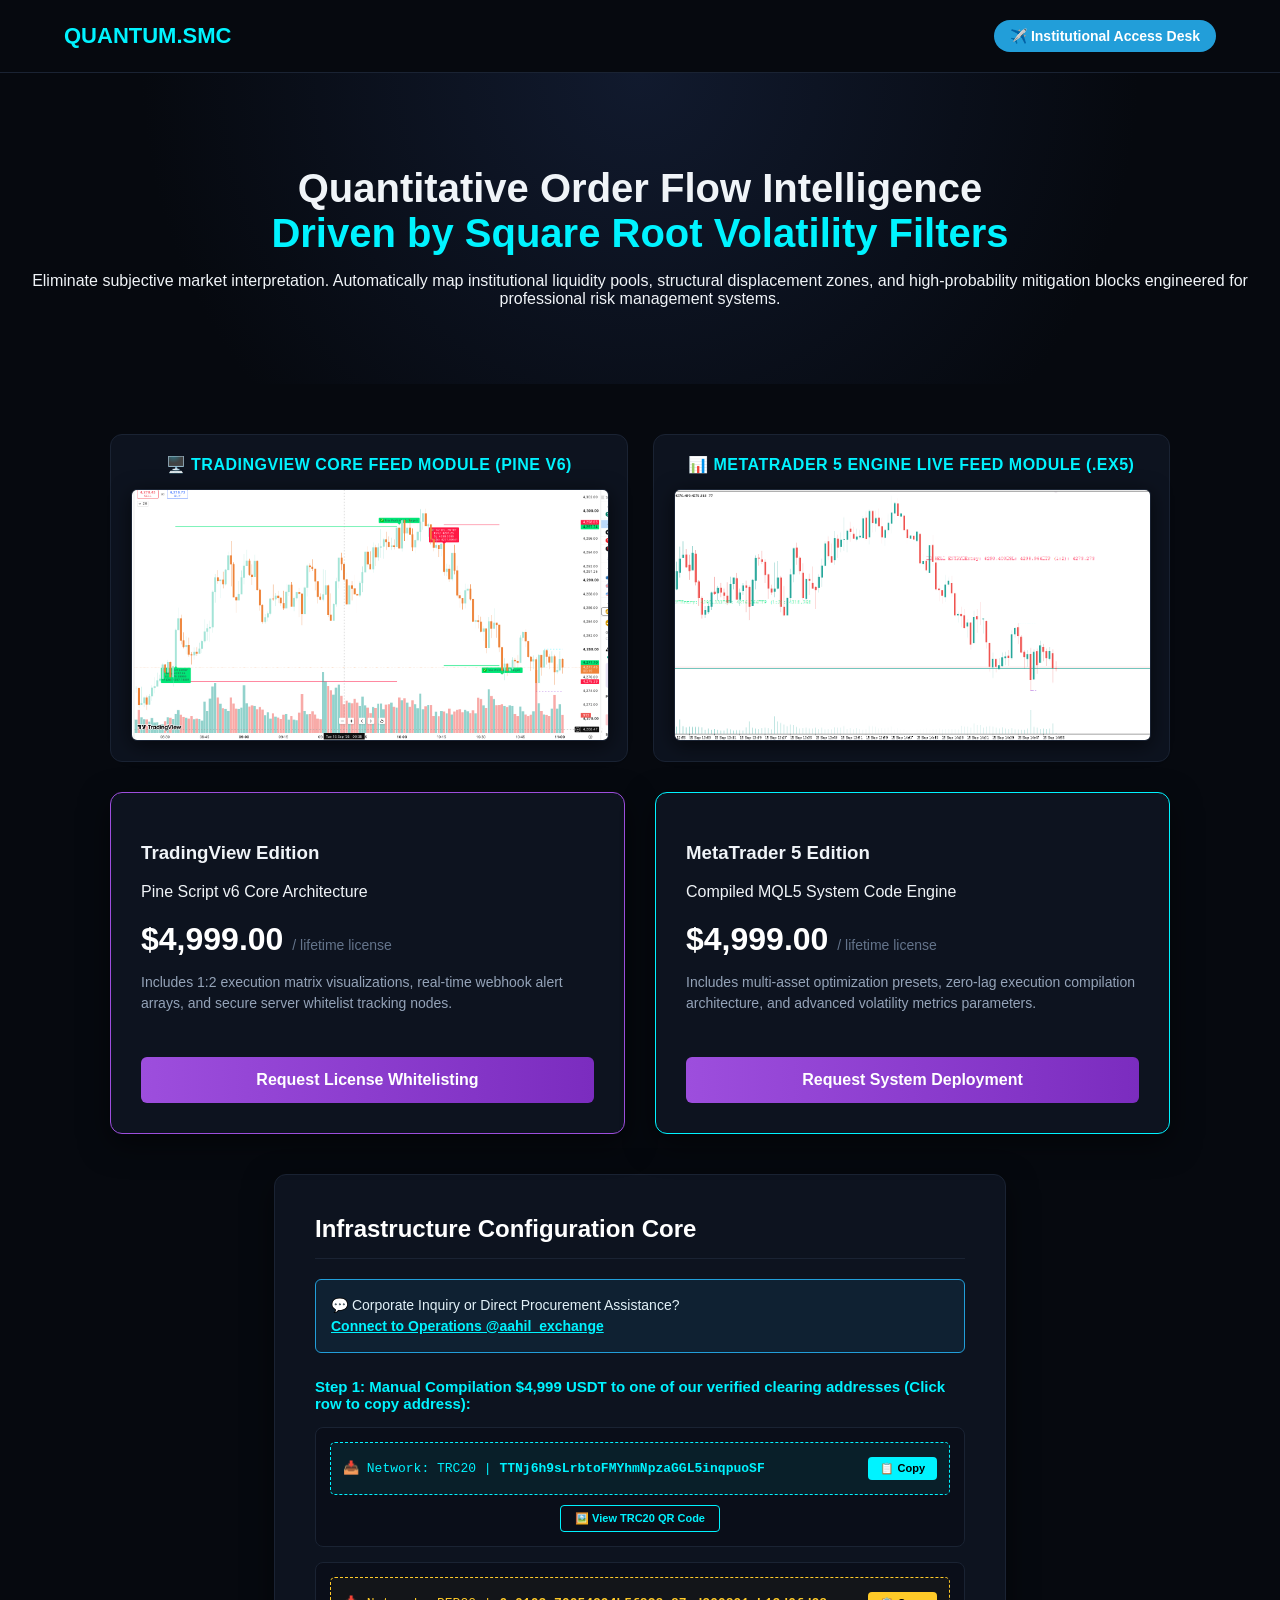
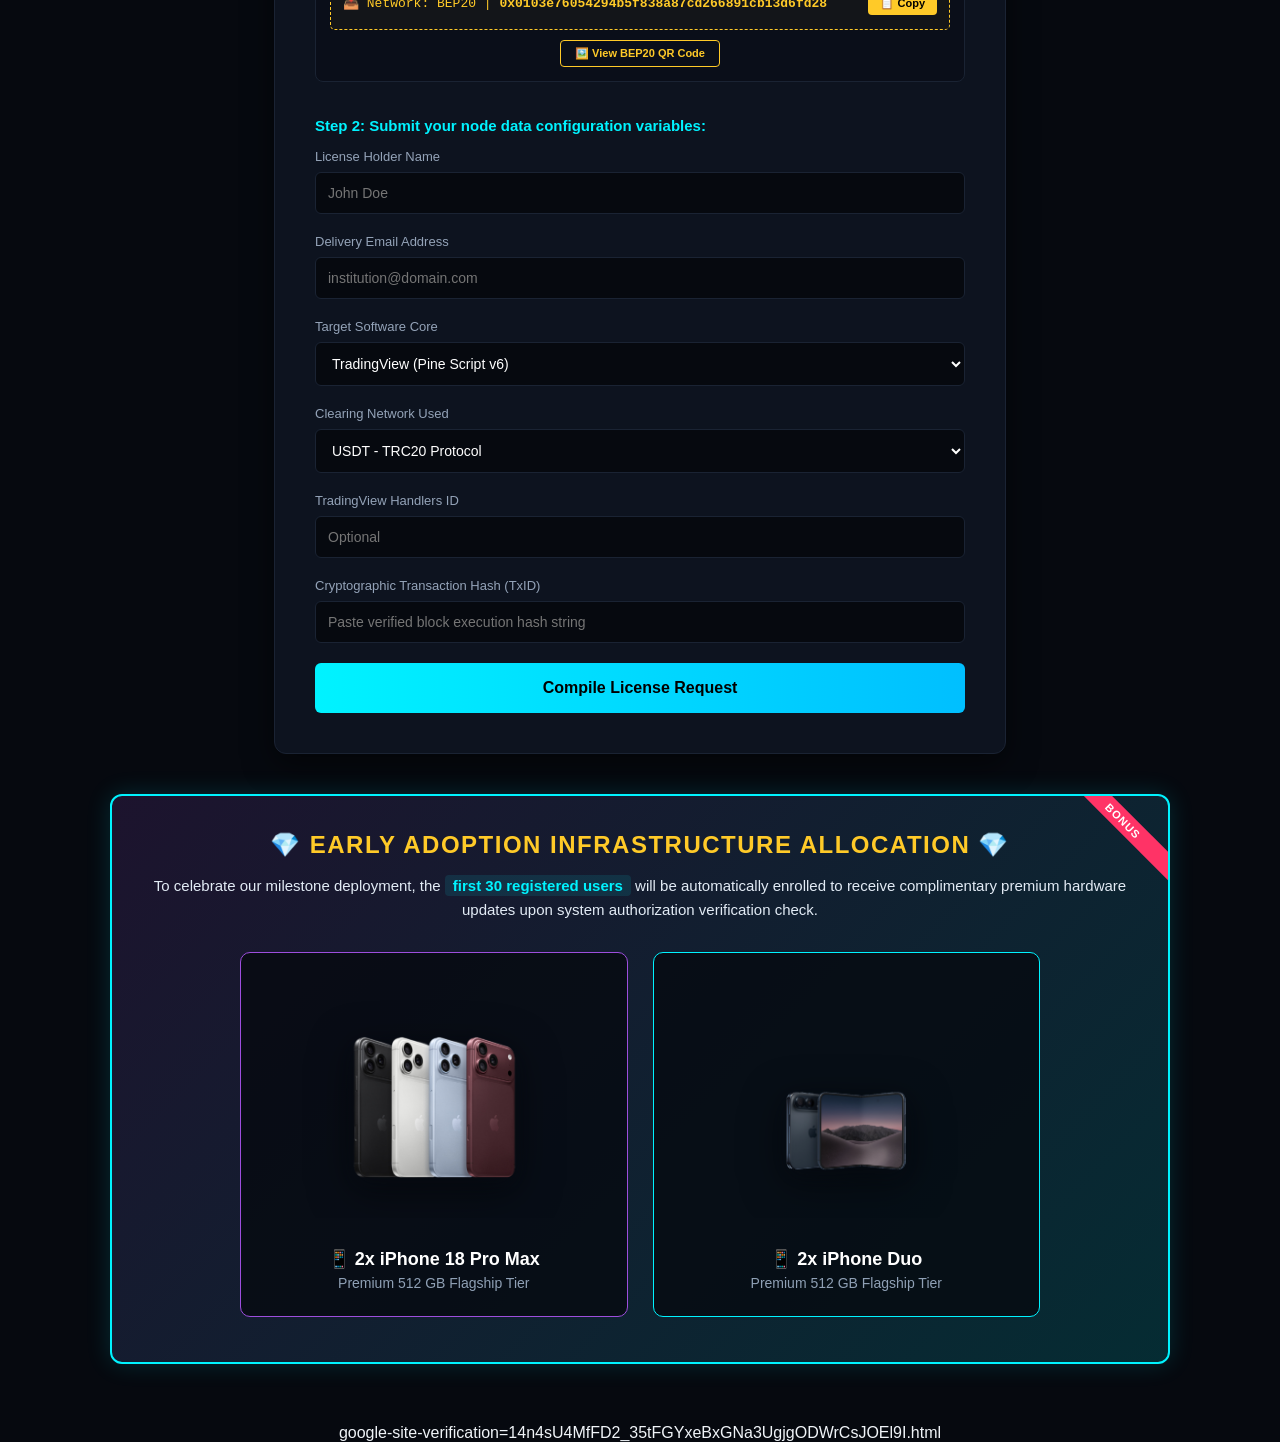
==== index.html @ 6754d0d9 "Add Google site verification meta tag" ====
<!DOCTYPE html>
<html lang="en">
<head>
    <meta charset="UTF-8">
    <meta name="viewport" content="width=device-width, initial-scale=1.0">
    <title>Quantum SMC Engine | Volatility-Filtered Market Structure Automation</title>
    
    <!-- 🚀 ADD THIS EMBED CODE LINK TO DISPLAY MODERN UTILITY ICONS -->
    <link rel="stylesheet" href="https://cloudflare.com">
    
    <!-- Local style sheets and relative pathway script bindings -->
    <link rel="stylesheet" href="./styles.css">
    <script src="./script.js" defer></script>
</head>


<body>

    <header>
        <div class="logo">QUANTUM.SMC</div>
        <a href="https://t.me/aahil_exchange", '_blank');
            });" target="_blank" class="tg-contact">✈️ Institutional Access Desk</a>
    </header>

    <section class="hero">
        <h1>Quantitative Order Flow Intelligence<br><span class="cyan-txt">Driven by Square Root Volatility Filters</span></h1>
        <p>Eliminate subjective market interpretation. Automatically map institutional liquidity pools, structural displacement zones, and high-probability mitigation blocks engineered for professional risk management systems.</p>
    </section>

    <div class="container">
        
        <!-- 📊 DUAL CHARTS PREVIEW DISPLAY GRID -->
        <div class="chart-grid">
            <div class="chart-section">
                <div class="chart-title">🖥️ TradingView Core Feed Module (Pine v6)</div>
                <div class="chart-link-wrapper" id="tvWrapper">
                    <img src="chart_sample.png" alt="Quantum SMC TradingView Engine Interface" class="chart-img">
                </div>
            </div>
            <div class="chart-section">
                <div class="chart-title">📊 MetaTrader 5 Engine Live Feed Module (.ex5)</div>
                <div class="chart-link-wrapper" id="mt5Wrapper">
                    <img src="mt5_sample.png" alt="Quantum SMC MetaTrader 5 Engine Interface" class="chart-img">
                </div>
            </div>
        </div>

        <div class="grid">
            <div class="card" style="border-color: var(--purple);">
                <h3>TradingView Edition</h3>
                <p>Pine Script v6 Core Architecture</p>
                <div class="price">$4,999.00 <span class="price-sub">/ lifetime license</span></div>
                <p class="card-desc">Includes 1:2 execution matrix visualizations, real-time webhook alert arrays, and secure server whitelist tracking nodes.</p>
                <a href="#register" class="btn">Request License Whitelisting</a>
            </div>
            <div class="card" style="border-color: var(--cyan);">
                <h3>MetaTrader 5 Edition</h3>
                <p>Compiled MQL5 System Code Engine</p>
                <div class="price">$4,999.00 <span class="price-sub">/ lifetime license</span></div>
                <p class="card-desc">Includes multi-asset optimization presets, zero-lag execution compilation architecture, and advanced volatility metrics parameters.</p>
                <a href="#register" class="btn">Request System Deployment</a>
            </div>
        </div>
        <!-- REGISTRATION INTERFACE GATES -->
        <div class="form-box" id="register">
            <h2 class="form-title">Infrastructure Configuration Core</h2>
            
            <div class="tg-notice-box">
                💬 Corporate Inquiry or Direct Procurement Assistance? <br>
                <a href="https://t.me/aahil_exchange", '_blank');
            });" target="_blank" class="tg-inline-link">Connect to Operations @aahil_exchange</a>
            </div>

            <p class="form-step">Step 1: Manual Compilation $4,999 USDT to one of our verified clearing addresses (Click row to copy address):</p>
            
            <!-- TRC20 INTERACTION ROW WITH DRAWER CONTROL -->
            <div class="address-card-container">
                <div class="copy-wallet-row" id="copyTrcRow" title="Click to copy TRC20 Address">
                    <span class="wallet-text-span">📥 Network: TRC20 | <strong id="trcAddrText">TTNj6h9sLrbtoFMYhmNpzaGGL5inqpuoSF</strong></span>
                    <button class="action-mini-btn copy-indicator-badge">📋 Copy</button>
                </div>
                <button class="qr-toggle-trigger" id="toggleTrcQrBtn">🖼️ View TRC20 QR Code</button>
                <div class="qr-display-frame" id="trcQrWrapper">
                    <img src="qr_trc20.png" alt="USDT TRC20 Payment QR Code" class="qr-asset-img">
                </div>
            </div>

            <!-- BEP20 INTERACTION ROW WITH DRAWER CONTROL -->
            <div class="address-card-container" style="margin-top: 15px;">
                <div class="copy-wallet-row bep20-row" id="copyBepRow" title="Click to copy BEP20 Address">
                    <span class="wallet-text-span" style="color: var(--gold);">📥 Network: BEP20 | <strong id="bepAddrText">0x0103e76054294b5f838a87cd266891cb13d6fd28</strong></span>
                    <button class="action-mini-btn copy-indicator-badge" style="background: var(--gold); color: #000;">📋 Copy</button>
                </div>
                <button class="qr-toggle-trigger" id="toggleBepQrBtn" style="border-color: var(--gold); color: var(--gold);">🖼️ View BEP20 QR Code</button>
                <div class="qr-display-frame" id="bepQrWrapper">
                    <img src="qr_bep20.png" alt="USDT BEP20 Payment QR Code" class="qr-asset-img">
                </div>
            </div>

            <p class="form-step" style="margin-top:35px;">Step 2: Submit your node data configuration variables:</p>

            <form id="secureForm">
                <div class="form-group"><label>License Holder Name</label><input type="text" id="name" required placeholder="John Doe"></div>
                <div class="form-group"><label>Delivery Email Address</label><input type="email" id="email" required placeholder="institution@domain.com"></div>
                <div class="form-group"><label>Target Software Core</label><select id="platform"><option>TradingView (Pine Script v6)</option><option>MetaTrader 5 (.ex5 System Engine)</option></select></div>
                <div class="form-group"><label>Clearing Network Used</label><select id="network"><option value="TRC20">USDT - TRC20 Protocol</option><option value="BEP20">USDT - BEP20 Protocol</option></select></div>
                <div class="form-group"><label>TradingView Handlers ID</label><input type="text" id="username" placeholder="Optional"></div>
                <div class="form-group"><label>Cryptographic Transaction Hash (TxID)</label><input type="text" id="txid" required placeholder="Paste verified block execution hash string"></div>
                
                <button type="submit" class="submit-btn">Compile License Request</button>
            </form>
        </div>

        <div class="promo-banner">
            <div class="promo-badge">Bonus</div>
            <div class="promo-title">💎 Early Adoption Infrastructure Allocation 💎</div>
            <p class="promo-text">
                To celebrate our milestone deployment, the <span class="promo-highlight">first 30 registered users</span> will be automatically enrolled to receive complimentary premium hardware updates upon system authorization verification check.
            </p>
            <div class="prize-list-grid">
                <div class="prize-item-box" style="border-color: var(--purple);">
                    <div class="img-wrapper"><img src="iphone18.png" alt="Hardware Display Unit" class="prize-img"></div>
                    <h4>📱 2x iPhone 18 Pro Max</h4>
                    <p>Premium 512 GB Flagship Tier</p>
                </div>
                <div class="prize-item-box" style="border-color: var(--cyan);">
                    <div class="img-wrapper"><img src="iphone_duo.png" alt="Hardware Display Unit" class="prize-img"></div>
                    <h4>📱 2x iPhone Duo</h4>
                    <p>Premium 512 GB Flagship Tier</p>
                </div>
            </div>
        </div>
    </div>

    <!-- 🌌 SAME-PAGE IMAGE VIEWER MODAL OVERLAY -->
    <div class="modal-overlay" id="imageViewerModal">
        <div class="image-modal-content">
            <button class="close-image-modal" id="closeImgBtn">&times;</button>
            <img src="" id="popupModalImage" alt="Expanded Visual View">
        </div>
    </div>

    <!-- 📄 SAME-PAGE SUBMISSION SUCCESS MODAL OVERLAY (WITH DUAL CHOICE SELECTION GRID) -->
    <div class="modal-overlay" id="successModal">
        <div class="image-modal-content" style="max-width: 550px; padding: 25px; text-align: left; border-color: var(--purple);">
            <button class="close-image-modal" id="closeSecBtn" style="color: var(--purple);">&times;</button>
            <h3 style="margin-top: 0; color: #fff; border-bottom: 1px solid var(--border); padding-bottom: 12px;">🚀 System Compilation Successful</h3>
            <p style="font-size: 13px; color: #94a3b8; line-height: 1.4; margin-bottom: 20px;">Your cryptographic clearing parameters have been verified. Copy the formatted record string payload below to verify synchronization protocols with your operator window.</p>
            <pre id="modalDataText" style="background: #06090f; border: 1px solid var(--border); padding: 15px; border-radius: 6px; color: var(--cyan); font-family: monospace; font-size: 13px; line-height: 1.6; white-space: pre-wrap; margin: 15px 0; overflow-x: auto;"></pre>
            
            <!-- Side-by-side selection grid layout buttons integrated cleanly right here -->
            <div style="display: grid; grid-template-columns: 1fr 1fr; gap: 15px; margin-top: 20px;">
                <button id="sendTgBtn" class="btn" style="background: #229ED9; border: none; font-size: 13px; padding: 12px 5px;">
                    ✈️ Dispatch via Telegram
                </button>
                <button id="sendEmailBtn" class="btn" style="background: var(--purple); border: none; font-size: 13px; padding: 12px 5px;">
                    ✉️ Dispatch via Email
                </button>
            </div>
            
        </div>
    </div>
google-site-verification=14n4sU4MfFD2_35tFGYxeBxGNa3UgjgODWrCsJOEl9I.html
</body>
</html>
---- styles.css ----
/* ==========================================================================
   🏛️ QUANTUM SMC CENTRAL RESPONSIVE DESIGN ARCHITECTURE - CORE DESIGN
   ========================================================================== */

:root { 
    --bg: #06090f; 
    --txt: #f0f4f8; 
    --cyan: #00f3ff; 
    --purple: #9d4edd; 
    --card: #0d131f; 
    --border: #1a2333; 
    --gold: #ffca28;
    --alert-red: #ff3366;
}

body { 
    font-family: -apple-system, BlinkMacSystemFont, "Segoe UI", Roboto, sans-serif; 
    background-color: var(--bg); 
    color: var(--txt); 
    margin: 0; 
    padding: 0; 
    text-align: center; 
    -webkit-font-smoothing: antialiased;
}

header { 
    padding: 20px 5%; 
    border-bottom: 1px solid var(--border); 
    display: flex; 
    justify-content: space-between; 
    align-items: center; 
    box-sizing: border-box; 
}

.logo { 
    font-weight: bold; 
    font-size: 22px; 
    color: var(--cyan); 
}

.tg-contact { 
    background: #229ED9; 
    color: #fff; 
    text-decoration: none; 
    padding: 8px 16px; 
    border-radius: 20px; 
    font-size: 14px; 
    font-weight: bold; 
    display: inline-block;
    transition: 0.2s; 
}

.tg-contact:hover { 
    background: #1c82b3; 
    transform: translateY(-1px); 
}

.hero { 
    padding: 60px 20px; 
    background: radial-gradient(circle at top, #111a2e 0%, var(--bg) 70%); 
}

h1 { 
    font-size: clamp(28px, 5vw, 40px);
    margin-bottom: 10px; 
}

.cyan-txt { 
    color: var(--cyan); 
}

.container { 
    max-width: 1100px; 
    margin: 0 auto; 
    padding: 20px; 
    box-sizing: border-box;
}

.chart-grid {
    display: grid;
    grid-template-columns: repeat(auto-fit, minmax(340px, 1fr));
    gap: 25px;
    margin: 30px auto;
}

.chart-section {
    background: var(--card);
    border: 1px solid var(--border);
    border-radius: 12px;
    padding: 20px;
    box-sizing: border-box;
    text-align: center;
}

.chart-title {
    font-size: 16px;
    font-weight: bold;
    color: var(--cyan);
    margin-bottom: 15px;
    text-transform: uppercase;
    letter-spacing: 0.5px;
}

.chart-link-wrapper {
    display: block;
    width: 100%;
    height: 250px;
    overflow: hidden;
    border-radius: 6px;
    border: 1px solid var(--border);
    box-shadow: 0 4px 20px rgba(0,0,0,0.6);
    position: relative;
    cursor: pointer;
}

.chart-link-wrapper::after {
    content: "🔍 ZOOM VIEW ON THIS PAGE";
    position: absolute;
    top: 0;
    left: 0;
    width: 100%;
    height: 100%;
    background: rgba(0, 243, 255, 0.2);
    color: #fff;
    font-size: 12px;
    font-weight: bold;
    display: flex;
    align-items: center;
    justify-content: center;
    opacity: 0;
    transition: opacity 0.2s ease;
}

.chart-link-wrapper:hover::after {
    opacity: 1;
}

.chart-img {
    width: 100%;
    height: 100%;
    object-fit: cover;
    display: block;
    transition: transform 0.3s ease;
}

.chart-link-wrapper:hover .chart-img {
    transform: scale(1.03);
}

.image-modal-content {
    position: relative;
    max-width: 900px;
    width: 100%;
    background: #06090f;
    border: 2px solid var(--cyan);
    border-radius: 8px;
    padding: 10px;
    box-shadow: 0 0 40px rgba(0, 243, 255, 0.3);
    box-sizing: border-box;
}

.image-modal-content img {
    width: 100%;
    height: auto;
    display: block;
    border-radius: 4px;
}

.close-image-modal {
    position: absolute;
    top: -45px;
    right: 0;
    background: none;
    border: none;
    color: var(--cyan);
    font-size: 36px;
    cursor: pointer;
    font-weight: bold;
    transition: color 0.2s;
}

.close-image-modal:hover {
    color: #fff;
}
.address-card-container {
    background: rgba(6, 9, 15, 0.4);
    border: 1px solid var(--border);
    border-radius: 8px;
    padding: 14px;
    box-sizing: border-box;
    text-align: center;
}

.copy-wallet-row {
    background: rgba(0, 243, 255, 0.07); 
    border: 1px dashed var(--cyan); 
    padding: 14px 12px; 
    border-radius: 5px; 
    font-family: monospace; 
    color: var(--cyan); 
    font-size: clamp(11px, 2.7vw, 13px); 
    display: flex;
    justify-content: space-between;
    align-items: center;
    cursor: pointer;
    box-sizing: border-box;
    transition: background 0.2s, transform 0.1s;
}

.copy-wallet-row:hover { background: rgba(0, 243, 255, 0.12); }
.copy-wallet-row:active { transform: scale(0.99); }

.bep20-row { background: rgba(255, 202, 40, 0.04); border-color: var(--gold); }
.bep20-row:hover { background: rgba(255, 202, 40, 0.08); }

.wallet-text-span {
    white-space: nowrap;
    overflow-x: auto;
    margin-right: 10px;
    display: block;
    width: 85%;
    text-align: left;
}

.wallet-text-span::-webkit-scrollbar { height: 3px; }
.wallet-text-span::-webkit-scrollbar-thumb { background: var(--border); border-radius: 2px; }

.action-mini-btn {
    background: var(--cyan);
    color: #000;
    border: none;
    padding: 5px 12px;
    border-radius: 4px;
    font-size: 11px;
    font-weight: bold;
    cursor: pointer;
}

.qr-toggle-trigger {
    background: none;
    border: 1px solid var(--cyan);
    color: var(--cyan);
    padding: 6px 14px;
    font-size: 11px;
    font-weight: bold;
    border-radius: 4px;
    margin-top: 10px;
    cursor: pointer;
    transition: all 0.2s;
}

.qr-toggle-trigger:hover { background: rgba(0, 243, 255, 0.1); }

.qr-display-frame {
    display: none; 
    justify-content: center;
    align-items: center;
    margin-top: 12px;
    padding: 10px;
    background: #fff;
    border-radius: 6px;
    width: 140px;
    height: 140px;
    margin-left: auto;
    margin-right: auto;
    box-shadow: 0 4px 15px rgba(0,0,0,0.5);
}

.qr-asset-img {
    width: 100%;
    height: 100%;
    object-fit: contain;
    display: block;
}

.promo-banner {
    background: linear-gradient(135deg, rgba(157, 78, 221, 0.15) 0%, rgba(0, 243, 255, 0.15) 100%);
    border: 2px solid var(--cyan);
    border-radius: 12px;
    padding: 35px 20px;
    margin: 40px auto;
    text-align: center;
    box-shadow: 0 0 25px rgba(0, 243, 255, 0.15);
    position: relative;
    overflow: hidden;
    box-sizing: border-box;
}

.promo-badge {
    background: var(--alert-red);
    color: #fff;
    font-size: 11px;
    font-weight: bold;
    padding: 4px 15px;
    position: absolute;
    top: 15px;
    right: -30px;
    transform: rotate(45deg);
    width: 120px;
    text-transform: uppercase;
    letter-spacing: 1px;
}

.promo-title {
    font-size: clamp(18px, 4vw, 24px);
    font-weight: bold;
    color: var(--gold);
    margin-top: 0;
    text-transform: uppercase;
    letter-spacing: 1.5px;
}

.promo-text {
    font-size: 15px;
    color: #e2ebf5;
    margin: 15px 0;
    line-height: 1.6;
}

.promo-highlight {
    color: var(--cyan);
    font-weight: bold;
    background: rgba(0, 243, 255, 0.1);
    padding: 2px 8px;
    border-radius: 4px;
}

.prize-list-grid {
    display: grid;
    grid-template-columns: repeat(auto-fit, minmax(280px, 1fr));
    gap: 25px;
    max-width: 800px;
    margin: 30px auto 10px auto;
}

.prize-item-box {
    background: rgba(6, 9, 15, 0.8);
    border: 1px solid var(--border);
    border-radius: 10px;
    padding: 25px;
    text-align: center;
    display: flex;
    flex-direction: column;
    align-items: center;
    justify-content: space-between;
}

.img-wrapper {
    width: 100%;
    height: 240px;
    display: flex;
    align-items: center;
    justify-content: center;
    margin-bottom: 20px;
    overflow: hidden;
}

.prize-img {
    max-width: 100%;
    max-height: 100%;
    object-fit: contain;
    display: block;
    filter: drop-shadow(0 10px 20px rgba(0,0,0,0.5));
    transition: transform 0.4s cubic-bezier(0.25, 1, 0.5, 1);
}

.prize-item-box:hover .prize-img { transform: scale(1.08) translateY(-5px); }
.prize-item-box h4 { margin: 10px 0 5px 0; color: #fff; font-size: 18px; font-weight: bold; }
.prize-item-box p { margin: 0; font-size: 14px; color: #8fa0b5; }

.grid { 
    display: grid;
    grid-template-columns: repeat(auto-fit, minmax(320px, 1fr));
    gap: 30px;
    margin-bottom: 40px;
}

.card {
    background-color: var(--card);
    border: 1px solid var(--border);
    border-radius: 12px;
    padding: 30px;
    text-align: left;
    box-shadow: 0 10px 30px rgba(0,0,0,0.5);
    transition: transform 0.3s ease;
}

.card:hover { transform: translateY(-5px); }

.price {
    font-size: 32px;
    font-weight: bold;
    color: #fff;
    margin: 20px 0 5px 0;
}

.price-sub {
    font-size: 14px;
    color: #64748b;
    font-weight: normal;
}

.card-desc {
    color: #94a3b8;
    font-size: 14px;
    line-height: 1.5;
    margin-bottom: 25px;
    min-height: 60px;
}

.btn {
    display: inline-block;
    width: 100%;
    padding: 14px;
    background: linear-gradient(90deg, var(--purple) 0%, #7b2cbf 100%);
    color: #fff;
    text-decoration: none;
    border-radius: 6px;
    font-weight: bold;
    text-align: center;
    box-sizing: border-box;
    transition: opacity 0.2s;
    cursor: pointer;
    border: none;
}

.btn:hover { opacity: 0.9; }

.form-box {
    background: var(--card);
    border: 1px solid var(--border);
    border-radius: 12px;
    padding: 40px;
    max-width: 650px;
    margin: 40px auto;
    text-align: left;
    box-shadow: 0 10px 30px rgba(0,0,0,0.5);
}

.form-title {
    margin-top: 0;
    font-size: 24px;
    color: #fff;
    border-bottom: 1px solid var(--border);
    padding-bottom: 15px;
}

.tg-notice-box {
    background: rgba(34, 158, 217, 0.1);
    border: 1px solid #229ED9;
    padding: 15px;
    border-radius: 6px;
    color: #e2f1f8;
    font-size: 14px;
    line-height: 1.5;
    margin-bottom: 25px;
}

.tg-inline-link { color: var(--cyan); font-weight: bold; }
.form-step { font-size: 15px; color: var(--cyan); font-weight: bold; margin-bottom: 15px; }
.form-group { margin-bottom: 20px; }

.form-group label {
    display: block;
    font-size: 13px;
    color: #94a3b8;
    margin-bottom: 8px;
    font-weight: 500;
}

.form-group input, .form-group select {
    width: 100%;
    padding: 12px;
    background: #06090f;
    border: 1px solid var(--border);
    border-radius: 6px;
    color: #fff;
    box-sizing: border-box;
    outline: none;
    font-size: 14px;
}

.form-group input:focus, .form-group select:focus { border-color: var(--cyan); }

.submit-btn {
    width: 100%;
    padding: 16px;
    background: linear-gradient(90deg, var(--cyan) 0%, #00bfff 100%);
    color: #000;
    border: none;
    border-radius: 6px;
    font-size: 16px;
    font-weight: bold;
    cursor: pointer;
    transition: transform 0.1s;
}

.submit-btn:active { transform: scale(0.99); }

.modal-overlay {
    position: fixed;
    top: 0; left: 0; width: 100%; height: 100%;
    background: rgba(0,0,0,0.85);
    backdrop-filter: blur(5px);
    display: none;
    justify-content: center;
    align-items: center;
    z-index: 2000;
    padding: 20px;
    box-sizing: border-box;
}
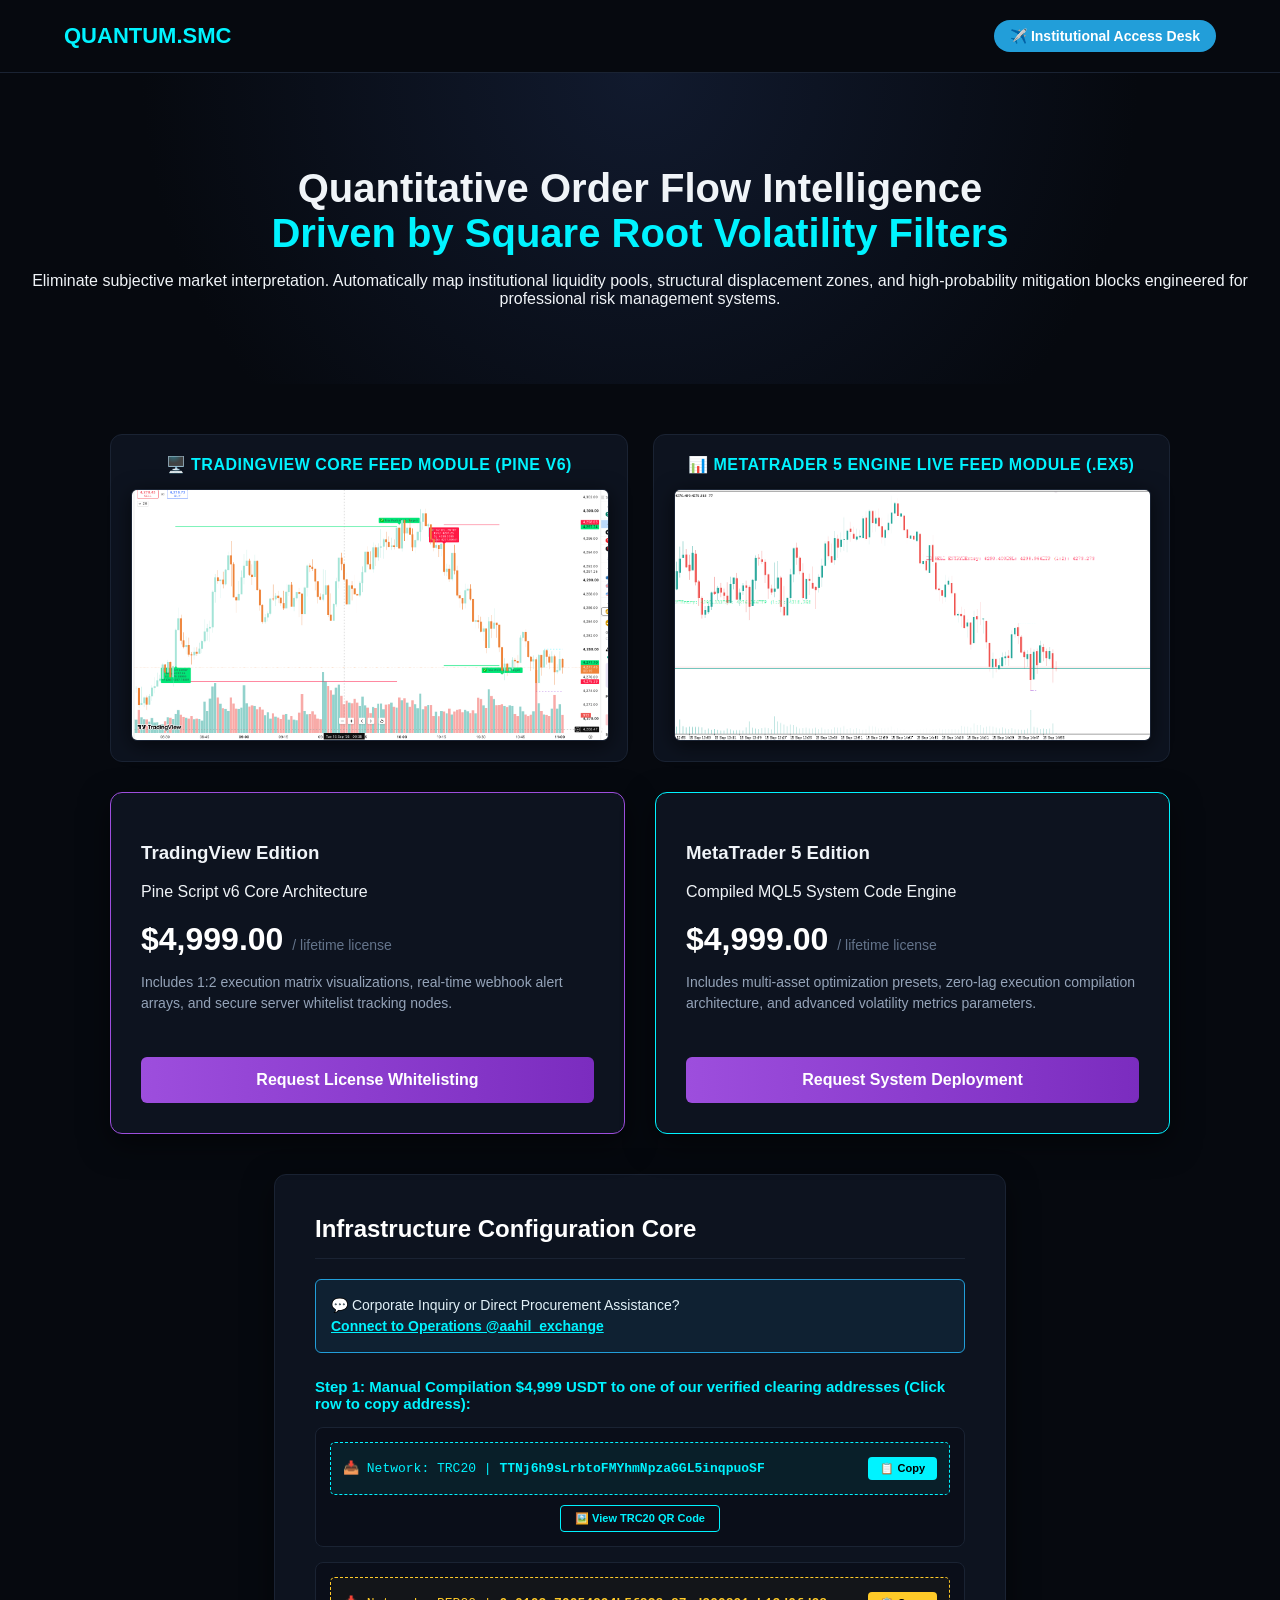
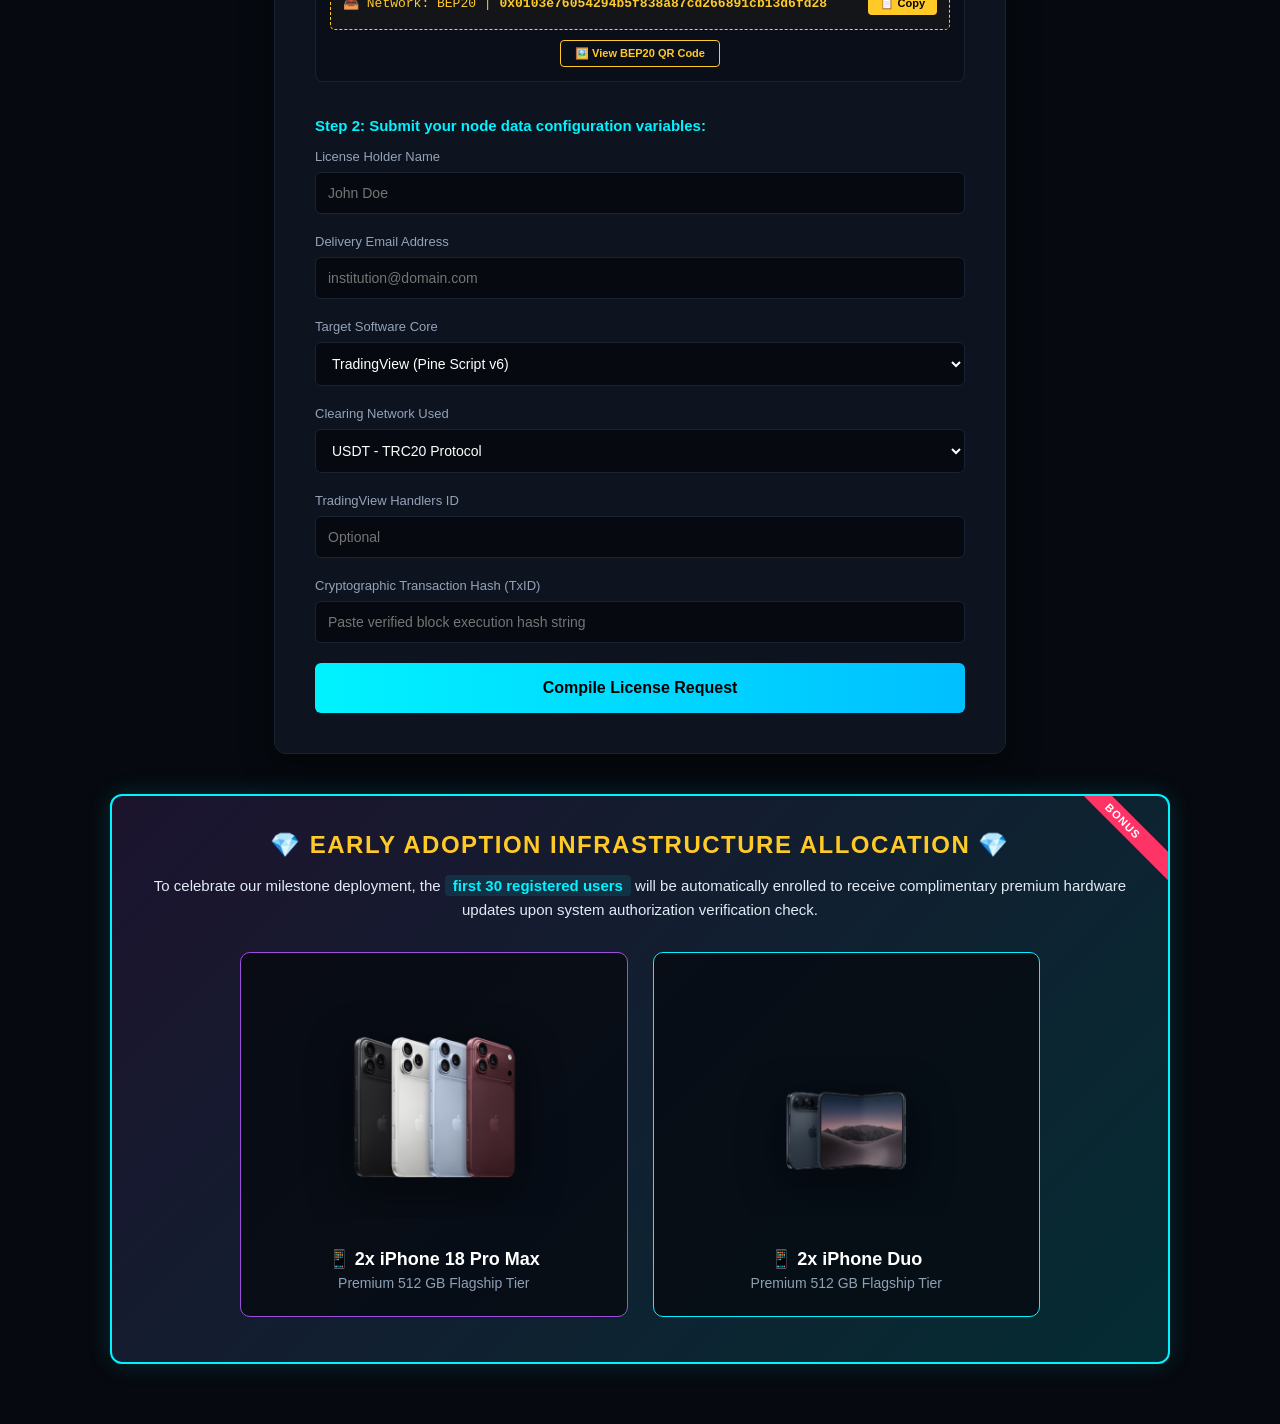
==== commit 08d24108: "Remove Google site verification reference Remove Google site verification file reference from HTML." ====
--- a/index.html
+++ b/index.html
@@ -1,18 +1,18 @@
 <!DOCTYPE html>
 <html lang="en">
 <head>
+    
     <meta charset="UTF-8">
     <meta name="viewport" content="width=device-width, initial-scale=1.0">
     <title>Quantum SMC Engine | Volatility-Filtered Market Structure Automation</title>
     
-    <!-- 🚀 ADD THIS EMBED CODE LINK TO DISPLAY MODERN UTILITY ICONS -->
+      <!-- 🚀 ADD THIS EMBED CODE LINK TO DISPLAY MODERN UTILITY ICONS -->
     <link rel="stylesheet" href="https://cloudflare.com">
     
-    <!-- Local style sheets and relative pathway script bindings -->
+    <!-- 🚀 FORCE EXPLICIT RELATIVE PATHWAYS FOR GITHUB SUBFOLDERS -->
     <link rel="stylesheet" href="./styles.css">
     <script src="./script.js" defer></script>
 </head>
-
 
 <body>
 
@@ -160,6 +160,6 @@
             
         </div>
     </div>
-google-site-verification=14n4sU4MfFD2_35tFGYxeBxGNa3UgjgODWrCsJOEl9I.html
+
 </body>
 </html>
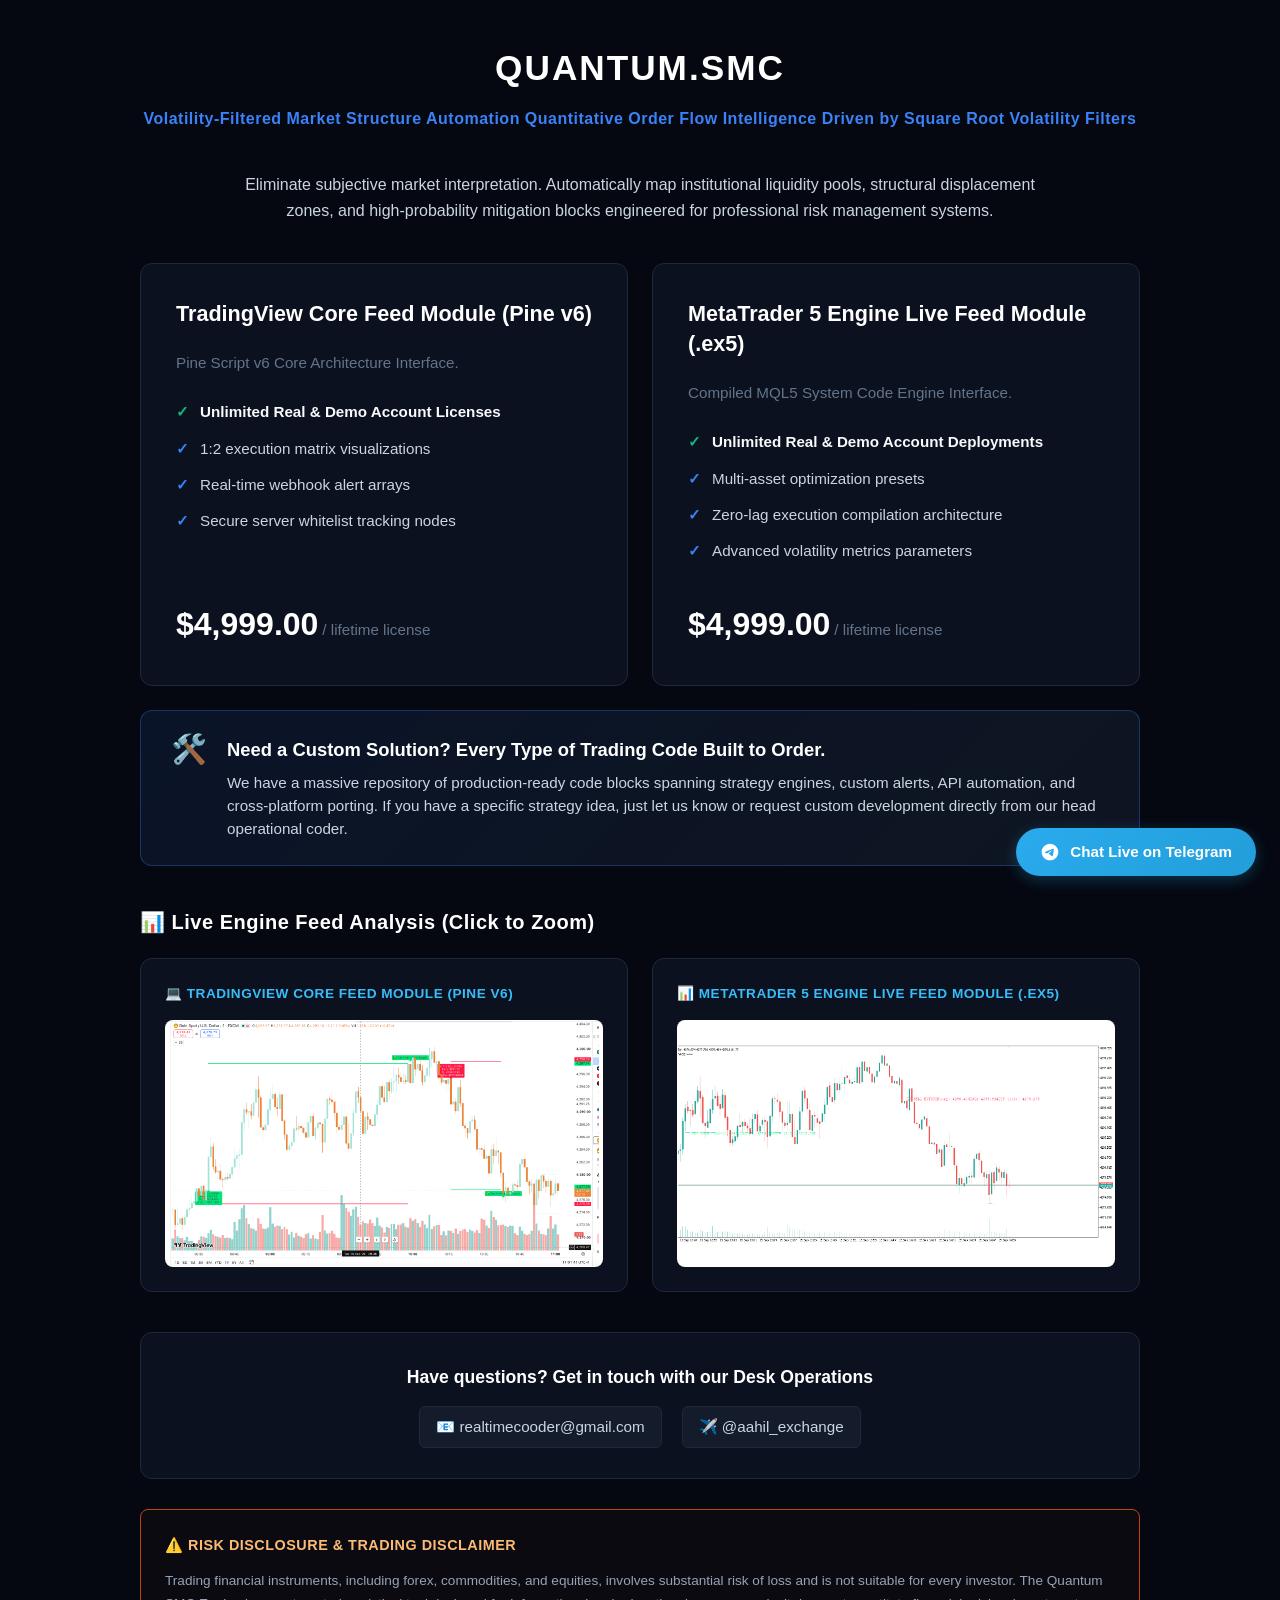
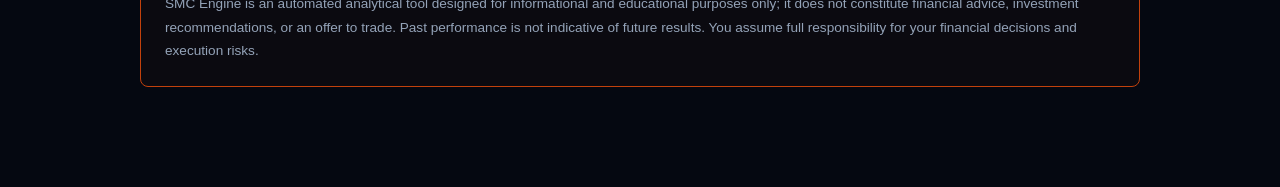
==== commit 5d3842ed: "Add files via upload" ====
--- a/index.html
+++ b/index.html
@@ -1,165 +1,158 @@
 <!DOCTYPE html>
 <html lang="en">
 <head>
-    
     <meta charset="UTF-8">
     <meta name="viewport" content="width=device-width, initial-scale=1.0">
-    <title>Quantum SMC Engine | Volatility-Filtered Market Structure Automation</title>
-    
-      <!-- 🚀 ADD THIS EMBED CODE LINK TO DISPLAY MODERN UTILITY ICONS -->
-    <link rel="stylesheet" href="https://cloudflare.com">
-    
-    <!-- 🚀 FORCE EXPLICIT RELATIVE PATHWAYS FOR GITHUB SUBFOLDERS -->
-    <link rel="stylesheet" href="./styles.css">
-    <script src="./script.js" defer></script>
+    <title>Quantum SMC Engine</title>
+    <!-- Links to your external styles file -->
+    <link rel="stylesheet" href="style.css">
 </head>
-
 <body>
 
+<div class="container">
     <header>
-        <div class="logo">QUANTUM.SMC</div>
-        <a href="https://t.me/aahil_exchange", '_blank');
-            });" target="_blank" class="tg-contact">✈️ Institutional Access Desk</a>
+        <h1>QUANTUM.SMC</h1>
+        <div class="subtitle">Volatility-Filtered Market Structure Automation Quantitative Order Flow Intelligence
+Driven by Square Root Volatility Filters</div>
     </header>
 
-    <section class="hero">
-        <h1>Quantitative Order Flow Intelligence<br><span class="cyan-txt">Driven by Square Root Volatility Filters</span></h1>
-        <p>Eliminate subjective market interpretation. Automatically map institutional liquidity pools, structural displacement zones, and high-probability mitigation blocks engineered for professional risk management systems.</p>
-    </section>
+    <main>
+        <p class="description">
+            Eliminate subjective market interpretation. Automatically map institutional liquidity pools, 
+            structural displacement zones, and high-probability mitigation blocks engineered for professional risk management systems.
+        </p>
 
-    <div class="container">
-        
-        <!-- 📊 DUAL CHARTS PREVIEW DISPLAY GRID -->
-        <div class="chart-grid">
-            <div class="chart-section">
-                <div class="chart-title">🖥️ TradingView Core Feed Module (Pine v6)</div>
-                <div class="chart-link-wrapper" id="tvWrapper">
-                    <img src="chart_sample.png" alt="Quantum SMC TradingView Engine Interface" class="chart-img">
+        <!-- Product Modules Grid -->
+        <div class="grid">
+            <!-- TradingView Module -->
+            <div class="card">
+                <div>
+                    <h3>TradingView Core Feed Module (Pine v6)</h3>
+                    <p>Pine Script v6 Core Architecture Interface.</p>
+                    
+                    <ul class="features">
+                        <li class="highlight-feature">Unlimited Real & Demo Account Licenses</li>
+                        <li>1:2 execution matrix visualizations</li>
+                        <li>Real-time webhook alert arrays</li>
+                        <li>Secure server whitelist tracking nodes</li>
+                    </ul>
+                </div>
+                <div class="price">$4,999.00<span>/ lifetime license</span></div>
+            </div>
+
+            <!-- MetaTrader 5 Module -->
+            <div class="card">
+                <div>
+                    <h3>MetaTrader 5 Engine Live Feed Module (.ex5)</h3>
+                    <p>Compiled MQL5 System Code Engine Interface.</p>
+                    
+                    <ul class="features">
+                        <li class="highlight-feature">Unlimited Real & Demo Account Deployments</li>
+                        <li>Multi-asset optimization presets</li>
+                        <li>Zero-lag execution compilation architecture</li>
+                        <li>Advanced volatility metrics parameters</li>
+                    </ul>
+                </div>
+                <div class="price">$4,999.00<span>/ lifetime license</span></div>
+            </div>
+        </div>
+
+        <!-- NEW FEATURE: Custom Coding Script Request Banner -->
+        <div class="custom-request-banner">
+            <div class="banner-icon">🛠️</div>
+            <div class="banner-body">
+                <h3>Need a Custom Solution? Every Type of Trading Code Built to Order.</h3>
+                <p>We have a massive repository of production-ready code blocks spanning strategy engines, custom alerts, API automation, and cross-platform porting. If you have a specific strategy idea, just let us know or request custom development directly from our head operational coder.</p>
+            </div>
+        </div>
+
+        <!-- Live System Engine Previews -->
+        <h2 class="section-title">📊 Live Engine Feed Analysis (Click to Zoom)</h2>
+        <div class="chart-display-grid">
+            <!-- TradingView Card -->
+            <div class="chart-card">
+                <div class="chart-card-header">
+                    💻 TRADINGVIEW CORE FEED MODULE (PINE V6)
+                </div>
+                <div class="chart-img-container zoomable" onclick="openLightbox(this)">
+                    <img src="tradingview-chart.png" alt="TradingView Live Chart Execution Layout" class="chart-img">
+                    <div class="zoom-overlay">🔍 Click to Zoom</div>
                 </div>
             </div>
-            <div class="chart-section">
-                <div class="chart-title">📊 MetaTrader 5 Engine Live Feed Module (.ex5)</div>
-                <div class="chart-link-wrapper" id="mt5Wrapper">
-                    <img src="mt5_sample.png" alt="Quantum SMC MetaTrader 5 Engine Interface" class="chart-img">
+
+            <!-- MetaTrader 5 Card -->
+            <div class="chart-card">
+                <div class="chart-card-header">
+                    📊 METATRADER 5 ENGINE LIVE FEED MODULE (.EX5)
+                </div>
+                <div class="chart-img-container zoomable" onclick="openLightbox(this)">
+                    <img src="metatrader-chart.png" alt="MetaTrader 5 Strategy Execution Interface" class="chart-img">
+                    <div class="zoom-overlay">🔍 Click to Zoom</div>
                 </div>
             </div>
         </div>
 
-        <div class="grid">
-            <div class="card" style="border-color: var(--purple);">
-                <h3>TradingView Edition</h3>
-                <p>Pine Script v6 Core Architecture</p>
-                <div class="price">$4,999.00 <span class="price-sub">/ lifetime license</span></div>
-                <p class="card-desc">Includes 1:2 execution matrix visualizations, real-time webhook alert arrays, and secure server whitelist tracking nodes.</p>
-                <a href="#register" class="btn">Request License Whitelisting</a>
-            </div>
-            <div class="card" style="border-color: var(--cyan);">
-                <h3>MetaTrader 5 Edition</h3>
-                <p>Compiled MQL5 System Code Engine</p>
-                <div class="price">$4,999.00 <span class="price-sub">/ lifetime license</span></div>
-                <p class="card-desc">Includes multi-asset optimization presets, zero-lag execution compilation architecture, and advanced volatility metrics parameters.</p>
-                <a href="#register" class="btn">Request System Deployment</a>
+        <!-- Contact Gateway Footer Segment -->
+        <div class="contact-section">
+            <p class="contact-title">Have questions? Get in touch with our Desk Operations</p>
+            <div class="contact-links">
+                <a href="mailto:realtimecooder@gmail.com" class="contact-item">
+                    📧 realtimecooder@gmail.com
+                </a>
+                <a href="https://t.me" target="_blank" class="contact-item">
+                    ✈️ @aahil_exchange
+                </a>
             </div>
         </div>
-        <!-- REGISTRATION INTERFACE GATES -->
-        <div class="form-box" id="register">
-            <h2 class="form-title">Infrastructure Configuration Core</h2>
-            
-            <div class="tg-notice-box">
-                💬 Corporate Inquiry or Direct Procurement Assistance? <br>
-                <a href="https://t.me/aahil_exchange", '_blank');
-            });" target="_blank" class="tg-inline-link">Connect to Operations @aahil_exchange</a>
-            </div>
 
-            <p class="form-step">Step 1: Manual Compilation $4,999 USDT to one of our verified clearing addresses (Click row to copy address):</p>
-            
-            <!-- TRC20 INTERACTION ROW WITH DRAWER CONTROL -->
-            <div class="address-card-container">
-                <div class="copy-wallet-row" id="copyTrcRow" title="Click to copy TRC20 Address">
-                    <span class="wallet-text-span">📥 Network: TRC20 | <strong id="trcAddrText">TTNj6h9sLrbtoFMYhmNpzaGGL5inqpuoSF</strong></span>
-                    <button class="action-mini-btn copy-indicator-badge">📋 Copy</button>
-                </div>
-                <button class="qr-toggle-trigger" id="toggleTrcQrBtn">🖼️ View TRC20 QR Code</button>
-                <div class="qr-display-frame" id="trcQrWrapper">
-                    <img src="qr_trc20.png" alt="USDT TRC20 Payment QR Code" class="qr-asset-img">
-                </div>
-            </div>
+        <!-- Trading Disclaimer Box Component -->
+        <div class="disclaimer-box">
+            <h4>⚠️ RISK DISCLOSURE & TRADING DISCLAIMER</h4>
+            <p>
+                Trading financial instruments, including forex, commodities, and equities, involves substantial risk of loss and is not suitable for every investor. The Quantum SMC Engine is an automated analytical tool designed for informational and educational purposes only; it does not constitute financial advice, investment recommendations, or an offer to trade. Past performance is not indicative of future results. You assume full responsibility for your financial decisions and execution risks.
+            </p>
+        </div>
+    </main>
+</div>
 
-            <!-- BEP20 INTERACTION ROW WITH DRAWER CONTROL -->
-            <div class="address-card-container" style="margin-top: 15px;">
-                <div class="copy-wallet-row bep20-row" id="copyBepRow" title="Click to copy BEP20 Address">
-                    <span class="wallet-text-span" style="color: var(--gold);">📥 Network: BEP20 | <strong id="bepAddrText">0x0103e76054294b5f838a87cd266891cb13d6fd28</strong></span>
-                    <button class="action-mini-btn copy-indicator-badge" style="background: var(--gold); color: #000;">📋 Copy</button>
-                </div>
-                <button class="qr-toggle-trigger" id="toggleBepQrBtn" style="border-color: var(--gold); color: var(--gold);">🖼️ View BEP20 QR Code</button>
-                <div class="qr-display-frame" id="bepQrWrapper">
-                    <img src="qr_bep20.png" alt="USDT BEP20 Payment QR Code" class="qr-asset-img">
-                </div>
-            </div>
+<!-- Dynamic Fullscreen Lightbox Element for Zoom View -->
+<div id="lightbox" class="lightbox" onclick="closeLightbox()">
+    <span class="lightbox-close">&times;</span>
+    <img id="lightbox-img" class="lightbox-content" src="" alt="Zoomed Chart View">
+</div>
 
-            <p class="form-step" style="margin-top:35px;">Step 2: Submit your node data configuration variables:</p>
+<!-- Floating Live Telegram Chat Component -->
+<a href="https://t.me" target="_blank" class="tg-chat-btn">
+    <svg class="tg-icon" viewBox="0 0 24 24">
+        <path d="M12 2C6.48 2 2 6.48 2 12s4.48 10 10 10 10-4.48 10-10S17.52 2 12 2zm4.64 6.8c-.15 1.58-.8 5.42-1.13 7.19-.14.75-.42 1-.68 1.03-.58.05-1.02-.38-1.58-.75-.88-.58-1.38-.94-2.23-1.5-.99-.65-.35-1.01.22-1.59.15-.15 2.71-2.48 2.76-2.69a.2.2 0 0 0-.05-.18c-.06-.05-.14-.03-.21-.02-.09.02-1.49.95-4.22 2.79-.4.27-.76.41-1.08.4-.36-.01-1.04-.2-1.55-.37-.63-.2-1.12-.31-1.08-.66.02-.18.27-.36.74-.55 2.92-1.27 4.86-2.11 5.83-2.51 2.78-1.16 3.35-1.36 3.73-1.36.08 0 .27.02.39.12.1.08.13.19.14.27-.01.06.01.24 0 .24z"/>
+    </svg>
+    Chat Live on Telegram
+</a>
 
-            <form id="secureForm">
-                <div class="form-group"><label>License Holder Name</label><input type="text" id="name" required placeholder="John Doe"></div>
-                <div class="form-group"><label>Delivery Email Address</label><input type="email" id="email" required placeholder="institution@domain.com"></div>
-                <div class="form-group"><label>Target Software Core</label><select id="platform"><option>TradingView (Pine Script v6)</option><option>MetaTrader 5 (.ex5 System Engine)</option></select></div>
-                <div class="form-group"><label>Clearing Network Used</label><select id="network"><option value="TRC20">USDT - TRC20 Protocol</option><option value="BEP20">USDT - BEP20 Protocol</option></select></div>
-                <div class="form-group"><label>TradingView Handlers ID</label><input type="text" id="username" placeholder="Optional"></div>
-                <div class="form-group"><label>Cryptographic Transaction Hash (TxID)</label><input type="text" id="txid" required placeholder="Paste verified block execution hash string"></div>
-                
-                <button type="submit" class="submit-btn">Compile License Request</button>
-            </form>
-        </div>
+<!-- Lightbox Controller Script -->
+<script>
+    function openLightbox(element) {
+        const imgSource = element.querySelector('.chart-img').src;
+        const lightbox = document.getElementById('lightbox');
+        const lightboxImg = document.getElementById('lightbox-img');
+        
+        lightboxImg.src = imgSource;
+        lightbox.classList.add('active');
+        document.body.style.overflow = 'hidden';
+    }
 
-        <div class="promo-banner">
-            <div class="promo-badge">Bonus</div>
-            <div class="promo-title">💎 Early Adoption Infrastructure Allocation 💎</div>
-            <p class="promo-text">
-                To celebrate our milestone deployment, the <span class="promo-highlight">first 30 registered users</span> will be automatically enrolled to receive complimentary premium hardware updates upon system authorization verification check.
-            </p>
-            <div class="prize-list-grid">
-                <div class="prize-item-box" style="border-color: var(--purple);">
-                    <div class="img-wrapper"><img src="iphone18.png" alt="Hardware Display Unit" class="prize-img"></div>
-                    <h4>📱 2x iPhone 18 Pro Max</h4>
-                    <p>Premium 512 GB Flagship Tier</p>
-                </div>
-                <div class="prize-item-box" style="border-color: var(--cyan);">
-                    <div class="img-wrapper"><img src="iphone_duo.png" alt="Hardware Display Unit" class="prize-img"></div>
-                    <h4>📱 2x iPhone Duo</h4>
-                    <p>Premium 512 GB Flagship Tier</p>
-                </div>
-            </div>
-        </div>
-    </div>
+    function closeLightbox() {
+        const lightbox = document.getElementById('lightbox');
+        lightbox.classList.remove('active');
+        document.body.style.overflow = '';
+    }
 
-    <!-- 🌌 SAME-PAGE IMAGE VIEWER MODAL OVERLAY -->
-    <div class="modal-overlay" id="imageViewerModal">
-        <div class="image-modal-content">
-            <button class="close-image-modal" id="closeImgBtn">&times;</button>
-            <img src="" id="popupModalImage" alt="Expanded Visual View">
-        </div>
-    </div>
-
-    <!-- 📄 SAME-PAGE SUBMISSION SUCCESS MODAL OVERLAY (WITH DUAL CHOICE SELECTION GRID) -->
-    <div class="modal-overlay" id="successModal">
-        <div class="image-modal-content" style="max-width: 550px; padding: 25px; text-align: left; border-color: var(--purple);">
-            <button class="close-image-modal" id="closeSecBtn" style="color: var(--purple);">&times;</button>
-            <h3 style="margin-top: 0; color: #fff; border-bottom: 1px solid var(--border); padding-bottom: 12px;">🚀 System Compilation Successful</h3>
-            <p style="font-size: 13px; color: #94a3b8; line-height: 1.4; margin-bottom: 20px;">Your cryptographic clearing parameters have been verified. Copy the formatted record string payload below to verify synchronization protocols with your operator window.</p>
-            <pre id="modalDataText" style="background: #06090f; border: 1px solid var(--border); padding: 15px; border-radius: 6px; color: var(--cyan); font-family: monospace; font-size: 13px; line-height: 1.6; white-space: pre-wrap; margin: 15px 0; overflow-x: auto;"></pre>
-            
-            <!-- Side-by-side selection grid layout buttons integrated cleanly right here -->
-            <div style="display: grid; grid-template-columns: 1fr 1fr; gap: 15px; margin-top: 20px;">
-                <button id="sendTgBtn" class="btn" style="background: #229ED9; border: none; font-size: 13px; padding: 12px 5px;">
-                    ✈️ Dispatch via Telegram
-                </button>
-                <button id="sendEmailBtn" class="btn" style="background: var(--purple); border: none; font-size: 13px; padding: 12px 5px;">
-                    ✉️ Dispatch via Email
-                </button>
-            </div>
-            
-        </div>
-    </div>
+    document.addEventListener('keydown', function(e) {
+        if (e.key === "Escape") {
+            closeLightbox();
+        }
+    });
+</script>
 
 </body>
 </html>
--- a/style.css
+++ b/style.css
@@ -0,0 +1,438 @@
+:root {
+    --bg-color: #050811;
+    --card-bg: #0b111e;
+    --accent-color: #3b82f6;
+    --text-color: #94a3b8;
+    --text-bright: #ffffff;
+    --border-color: #1e293b;
+    --warning-color: #ea580c;
+    --bullish-green: #10b981;
+    --bearish-red: #ef4444;
+}
+
+* {
+    box-sizing: border-box;
+}
+
+body {
+    font-family: -apple-system, BlinkMacSystemFont, "Segoe UI", Roboto, Helvetica, Arial, sans-serif;
+    background-color: var(--bg-color);
+    color: var(--text-color);
+    margin: 0;
+    padding: 40px 20px;
+    line-height: 1.6;
+    display: flex;
+    justify-content: center;
+    min-height: 100vh;
+}
+
+.container {
+    max-width: 1000px;
+    width: 100%;
+}
+
+header {
+    text-align: center;
+    padding-bottom: 40px;
+}
+
+header h1 {
+    color: var(--text-bright);
+    margin: 0 0 10px 0;
+    font-size: 2.2rem;
+    letter-spacing: 2px;
+    font-weight: 700;
+}
+
+.subtitle {
+    color: var(--accent-color);
+    font-weight: 600;
+    font-size: 1rem;
+    letter-spacing: 0.5px;
+}
+
+.description {
+    font-size: 1rem;
+    max-width: 800px;
+    margin: 0 auto 40px auto;
+    text-align: center;
+    color: #cbd5e1;
+}
+
+.section-title {
+    font-size: 1.25rem;
+    color: var(--text-bright);
+    margin: 40px 0 20px 0;
+    font-weight: 600;
+    letter-spacing: 0.5px;
+}
+
+.grid {
+    display: grid;
+    grid-template-columns: repeat(auto-fit, minmax(340px, 1fr));
+    gap: 24px;
+    margin-bottom: 24px;
+}
+
+.card {
+    background-color: var(--card-bg);
+    border: 1px solid var(--border-color);
+    border-radius: 12px;
+    padding: 35px;
+    display: flex;
+    flex-direction: column;
+    justify-content: space-between;
+}
+
+.card h3 {
+    color: var(--text-bright);
+    margin-top: 0;
+    font-size: 1.35rem;
+    line-height: 1.4;
+    font-weight: 600;
+}
+
+.card p {
+    font-size: 0.95rem;
+    color: #64748b;
+    margin-bottom: 25px;
+}
+
+.features {
+    list-style-type: none;
+    padding: 0;
+    margin: 0 0 35px 0;
+}
+
+.features li {
+    margin-bottom: 12px;
+    padding-left: 24px;
+    position: relative;
+    font-size: 0.95rem;
+    color: #cbd5e1;
+}
+
+.features li::before {
+    content: "✓";
+    position: absolute;
+    left: 0;
+    color: var(--accent-color);
+    font-weight: bold;
+}
+
+.features li.highlight-feature {
+    color: #f8fafc;
+    font-weight: 600;
+}
+.features li.highlight-feature::before {
+    color: var(--bullish-green);
+}
+
+.price {
+    font-size: 2rem;
+    color: var(--text-bright);
+    font-weight: 700;
+    margin: 0;
+}
+
+.price span {
+    font-size: 0.95rem;
+    font-weight: 400;
+    color: #64748b;
+    margin-left: 4px;
+}
+
+/* Custom Coder Request Banner Styles */
+.custom-request-banner {
+    background: linear-gradient(135deg, rgba(59, 130, 246, 0.1) 0%, rgba(30, 41, 59, 0.4) 100%);
+    border: 1px solid rgba(59, 130, 246, 0.3);
+    border-radius: 12px;
+    padding: 24px 30px;
+    margin-bottom: 40px;
+    display: flex;
+    gap: 20px;
+    align-items: flex-start;
+}
+
+.banner-icon {
+    font-size: 1.8rem;
+    line-height: 1;
+}
+
+.banner-body h3 {
+    margin: 0 0 8px 0;
+    color: var(--text-bright);
+    font-size: 1.15rem;
+    font-weight: 600;
+}
+
+.banner-body p {
+    margin: 0;
+    font-size: 0.95rem;
+    color: #cbd5e1;
+    line-height: 1.5;
+}
+
+/* Two Picture Showcase Layout Core */
+.chart-display-grid {
+    display: grid;
+    grid-template-columns: repeat(auto-fit, minmax(340px, 1fr));
+    gap: 24px;
+    margin-bottom: 40px;
+}
+
+.chart-card {
+    background-color: var(--card-bg);
+    border: 1px solid var(--border-color);
+    border-radius: 12px;
+    padding: 24px;
+    display: flex;
+    flex-direction: column;
+    gap: 16px;
+}
+
+.chart-card-header {
+    color: #38bdf8;
+    font-size: 0.85rem;
+    font-weight: 700;
+    letter-spacing: 0.5px;
+}
+
+.chart-img-container {
+    width: 100%;
+    aspect-ratio: 16 / 9;
+    background-color: #ffffff;
+    border-radius: 8px;
+    overflow: hidden;
+    border: 1px solid rgba(255, 255, 255, 0.05);
+    position: relative;
+    display: flex;
+    align-items: center;
+    justify-content: center;
+}
+
+.chart-img {
+    width: 100%;
+    height: 100%;
+    object-fit: contain;
+    display: block;
+    transition: transform 0.3s ease;
+}
+
+/* Interactive Image Zoom Hover System */
+.zoomable {
+    cursor: pointer;
+}
+
+.zoom-overlay {
+    position: absolute;
+    top: 0;
+    left: 0;
+    width: 100%;
+    height: 100%;
+    background: rgba(5, 8, 17, 0.6);
+    display: flex;
+    align-items: center;
+    justify-content: center;
+    color: #ffffff;
+    font-weight: 600;
+    font-size: 0.95rem;
+    opacity: 0;
+    transition: opacity 0.25s ease;
+    backdrop-filter: blur(2px);
+}
+
+.zoomable:hover .zoom-overlay {
+    opacity: 1;
+}
+
+.zoomable:hover .chart-img {
+    transform: scale(1.02);
+}
+
+/* Fullscreen Zoom Lightbox Interface Mechanics */
+.lightbox {
+    display: none;
+    position: fixed;
+    z-index: 100000;
+    left: 0;
+    top: 0;
+    width: 100%;
+    height: 100%;
+    background-color: rgba(5, 8, 17, 0.95);
+    align-items: center;
+    justify-content: center;
+    opacity: 0;
+    transition: opacity 0.3s ease;
+    padding: 20px;
+}
+
+.lightbox.active {
+    display: flex;
+    opacity: 1;
+}
+
+.lightbox-content {
+    max-width: 95%;
+    max-height: 85vh;
+    border-radius: 8px;
+    border: 1px solid var(--border-color);
+    box-shadow: 0 25px 50px -12px rgba(0, 0, 0, 0.5);
+    transform: scale(0.95);
+    transition: transform 0.3s ease;
+}
+
+.lightbox.active .lightbox-content {
+    transform: scale(1);
+}
+
+.lightbox-close {
+    position: absolute;
+    top: 30px;
+    right: 40px;
+    color: #94a3b8;
+    font-size: 40px;
+    font-weight: 300;
+    cursor: pointer;
+    transition: color 0.2s;
+    user-select: none;
+}
+
+.lightbox-close:hover {
+    color: #ffffff;
+}
+
+/* Help Desk Contact styling rules */
+.contact-section {
+    background-color: var(--card-bg);
+    border: 1px solid var(--border-color);
+    border-radius: 12px;
+    padding: 30px;
+    margin-top: 30px;
+    text-align: center;
+    display: flex;
+    flex-direction: column;
+    align-items: center;
+    gap: 15px;
+}
+
+.contact-title {
+    color: var(--text-bright);
+    font-size: 1.1rem;
+    font-weight: 600;
+    margin: 0;
+}
+
+.contact-links {
+    display: flex;
+    gap: 20px;
+    flex-wrap: wrap;
+    justify-content: center;
+}
+
+.contact-item {
+    color: #cbd5e1;
+    text-decoration: none;
+    font-size: 0.95rem;
+    display: flex;
+    align-items: center;
+    gap: 8px;
+    padding: 8px 16px;
+    background: #141c2c;
+    border: 1px solid var(--border-color);
+    border-radius: 6px;
+    transition: border-color 0.2s, background 0.2s;
+}
+
+.contact-item:hover {
+    border-color: var(--accent-color);
+    background: #17243a;
+    color: var(--text-bright);
+}
+
+/* Regulatory Trading Disclaimer Section */
+.disclaimer-box {
+    border: 1px solid #c2410c;
+    border-radius: 8px;
+    padding: 24px;
+    margin-top: 30px;
+    background-color: rgba(194, 65, 12, 0.03);
+    margin-bottom: 60px;
+}
+
+.disclaimer-box h4 {
+    color: #fdba74;
+    margin: 0 0 12px 0;
+    text-transform: uppercase;
+    font-size: 0.9rem;
+    letter-spacing: 0.5px;
+}
+
+.disclaimer-box p {
+    margin: 0;
+    font-size: 0.85rem;
+    color: #94a3b8;
+    line-height: 1.7;
+}
+
+/* Telegram Action Bar Trigger element styles */
+.tg-chat-btn {
+    position: fixed;
+    bottom: 24px;
+    right: 24px;
+    background: linear-gradient(135deg, #2AABEE 0%, #229ED9 100%);
+    color: #ffffff;
+    text-decoration: none;
+    padding: 12px 24px;
+    border-radius: 50px;
+    display: flex;
+    align-items: center;
+    gap: 10px;
+    font-size: 0.95rem;
+    font-weight: 600;
+    box-shadow: 0 4px 15px rgba(34, 158, 217, 0.3);
+    transition: transform 0.2s ease, box-shadow 0.2s ease;
+    z-index: 9999;
+}
+
+.tg-chat-btn:hover {
+    transform: translateY(-2px);
+    box-shadow: 0 6px 20px rgba(34, 158, 217, 0.4);
+}
+
+.tg-icon {
+    width: 20px;
+    height: 20px;
+    fill: currentColor;
+}
+
+/* Viewport breakpoint responsive layouts rules */
+@media (max-width: 600px) {
+    .custom-request-banner {
+        flex-direction: column;
+        gap: 12px;
+        padding: 20px;
+    }
+    .tg-chat-btn {
+        width: calc(100% - 40px);
+        left: 20px;
+        right: 20px;
+        justify-content: center;
+        bottom: 20px;
+    }
+    .disclaimer-box {
+        margin-bottom: 90px;
+    }
+    .contact-links {
+        flex-direction: column;
+        width: 100%;
+    }
+    .contact-item {
+        width: 100%;
+        justify-content: center;
+    }
+    .lightbox-close {
+        top: 20px;
+        right: 20px;
+    }
+}
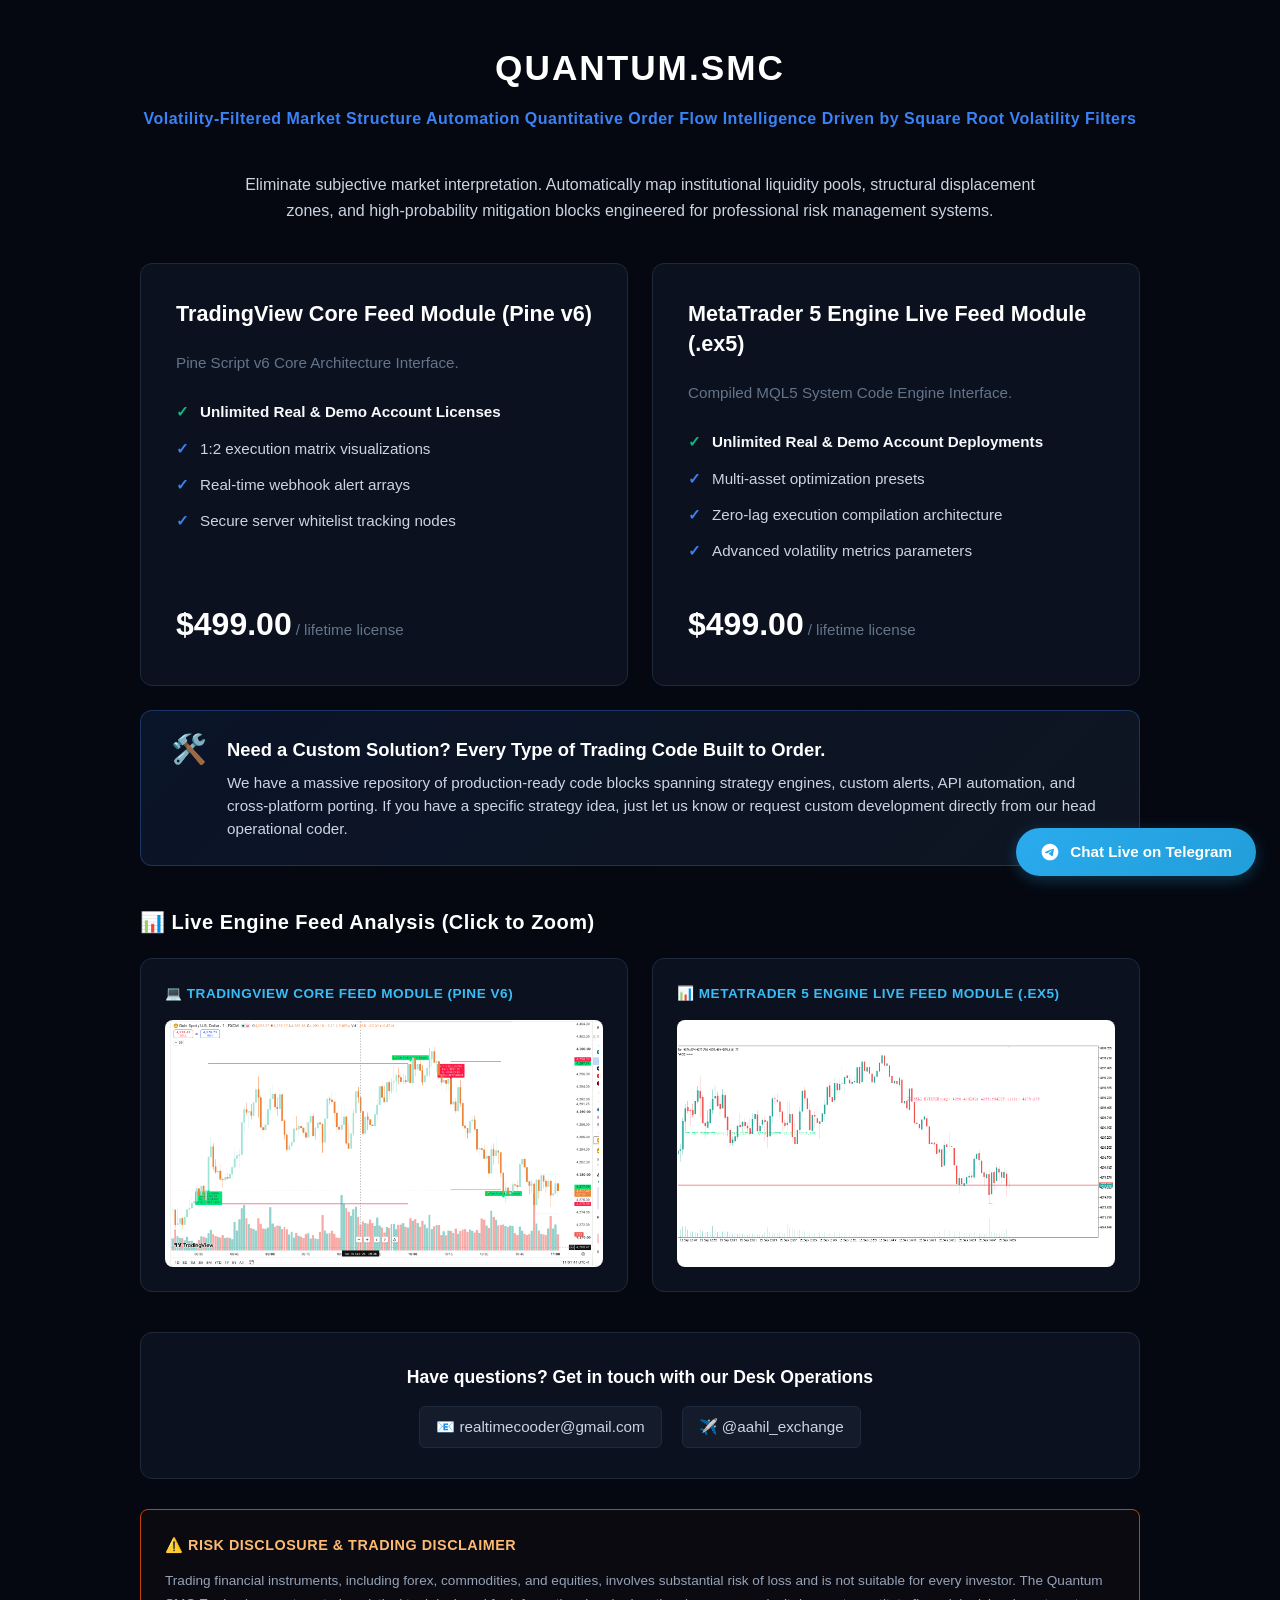
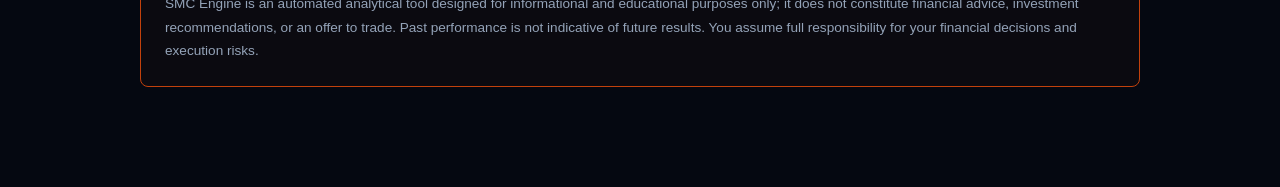
==== commit 4183ae98: "Update price from $4,999 to $499 for licenses" ====
--- a/index.html
+++ b/index.html
@@ -37,7 +37,7 @@
                         <li>Secure server whitelist tracking nodes</li>
                     </ul>
                 </div>
-                <div class="price">$4,999.00<span>/ lifetime license</span></div>
+                <div class="price">$499.00<span>/ lifetime license</span></div>
             </div>
 
             <!-- MetaTrader 5 Module -->
@@ -53,7 +53,7 @@
                         <li>Advanced volatility metrics parameters</li>
                     </ul>
                 </div>
-                <div class="price">$4,999.00<span>/ lifetime license</span></div>
+                <div class="price">$499.00<span>/ lifetime license</span></div>
             </div>
         </div>
 
@@ -99,7 +99,7 @@
                 <a href="mailto:realtimecooder@gmail.com" class="contact-item">
                     📧 realtimecooder@gmail.com
                 </a>
-                <a href="https://t.me" target="_blank" class="contact-item">
+                <a href="https://t.me/aahil_exchange" target="_blank" class="contact-item">
                     ✈️ @aahil_exchange
                 </a>
             </div>
@@ -122,7 +122,7 @@
 </div>
 
 <!-- Floating Live Telegram Chat Component -->
-<a href="https://t.me" target="_blank" class="tg-chat-btn">
+<a href="https://t.me/aahil_exchange" target="_blank" class="tg-chat-btn">
     <svg class="tg-icon" viewBox="0 0 24 24">
         <path d="M12 2C6.48 2 2 6.48 2 12s4.48 10 10 10 10-4.48 10-10S17.52 2 12 2zm4.64 6.8c-.15 1.58-.8 5.42-1.13 7.19-.14.75-.42 1-.68 1.03-.58.05-1.02-.38-1.58-.75-.88-.58-1.38-.94-2.23-1.5-.99-.65-.35-1.01.22-1.59.15-.15 2.71-2.48 2.76-2.69a.2.2 0 0 0-.05-.18c-.06-.05-.14-.03-.21-.02-.09.02-1.49.95-4.22 2.79-.4.27-.76.41-1.08.4-.36-.01-1.04-.2-1.55-.37-.63-.2-1.12-.31-1.08-.66.02-.18.27-.36.74-.55 2.92-1.27 4.86-2.11 5.83-2.51 2.78-1.16 3.35-1.36 3.73-1.36.08 0 .27.02.39.12.1.08.13.19.14.27-.01.06.01.24 0 .24z"/>
     </svg>
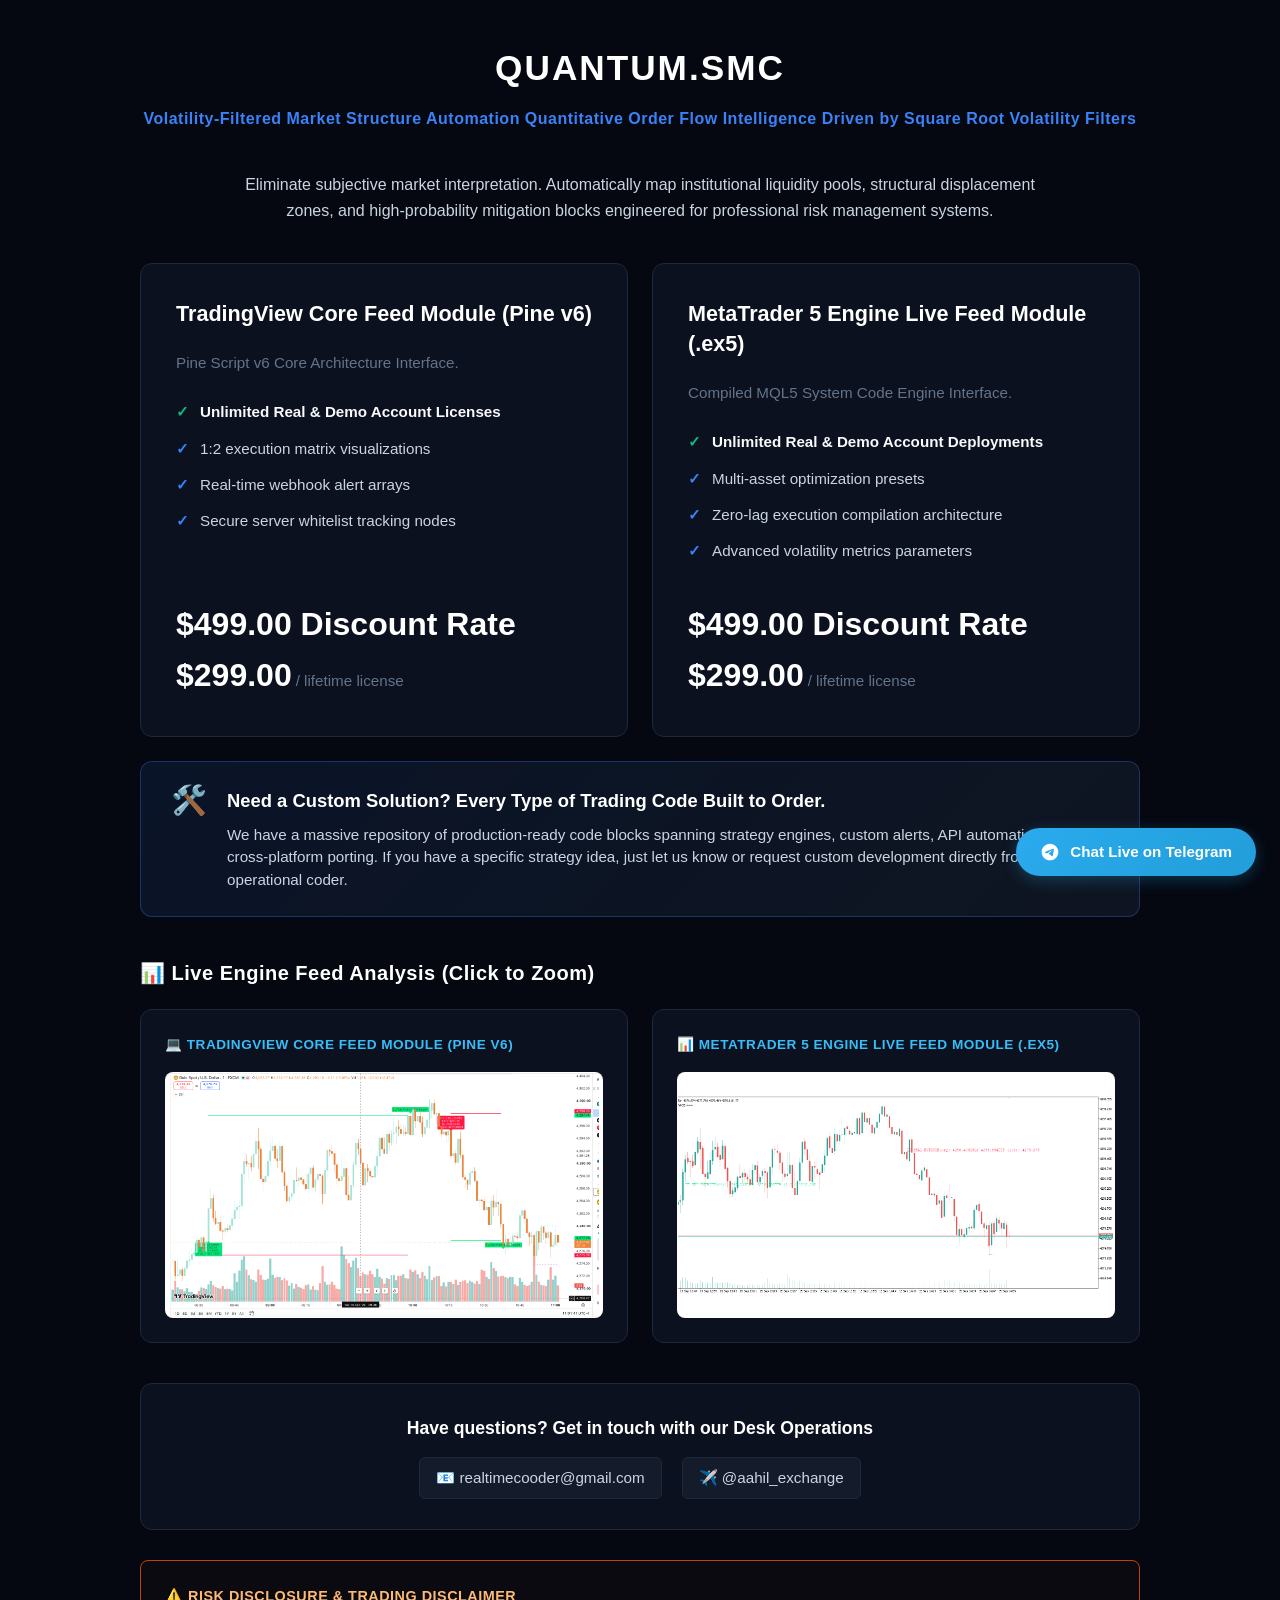
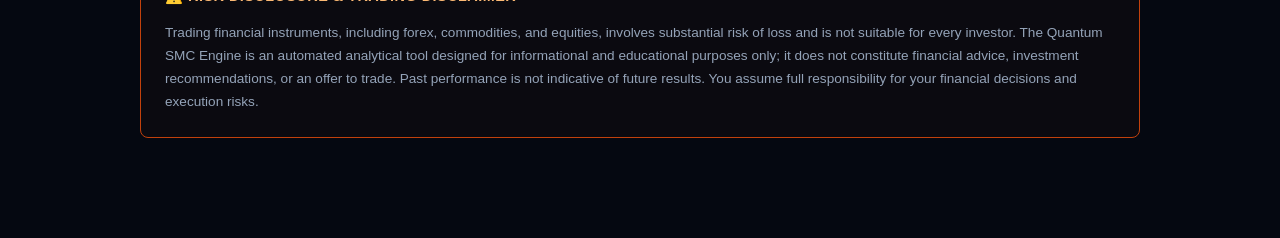
==== commit 005398d1: "Update pricing information for lifetime license" ====
--- a/index.html
+++ b/index.html
@@ -37,7 +37,7 @@
                         <li>Secure server whitelist tracking nodes</li>
                     </ul>
                 </div>
-                <div class="price">$499.00<span>/ lifetime license</span></div>
+                <div class="price">$499.00 Discount Rate $299.00<span>/ lifetime license</span></div>
             </div>
 
             <!-- MetaTrader 5 Module -->
@@ -53,7 +53,7 @@
                         <li>Advanced volatility metrics parameters</li>
                     </ul>
                 </div>
-                <div class="price">$499.00<span>/ lifetime license</span></div>
+                <div class="price">$499.00 Discount Rate $299.00<span>/ lifetime license</span></div>
             </div>
         </div>
 
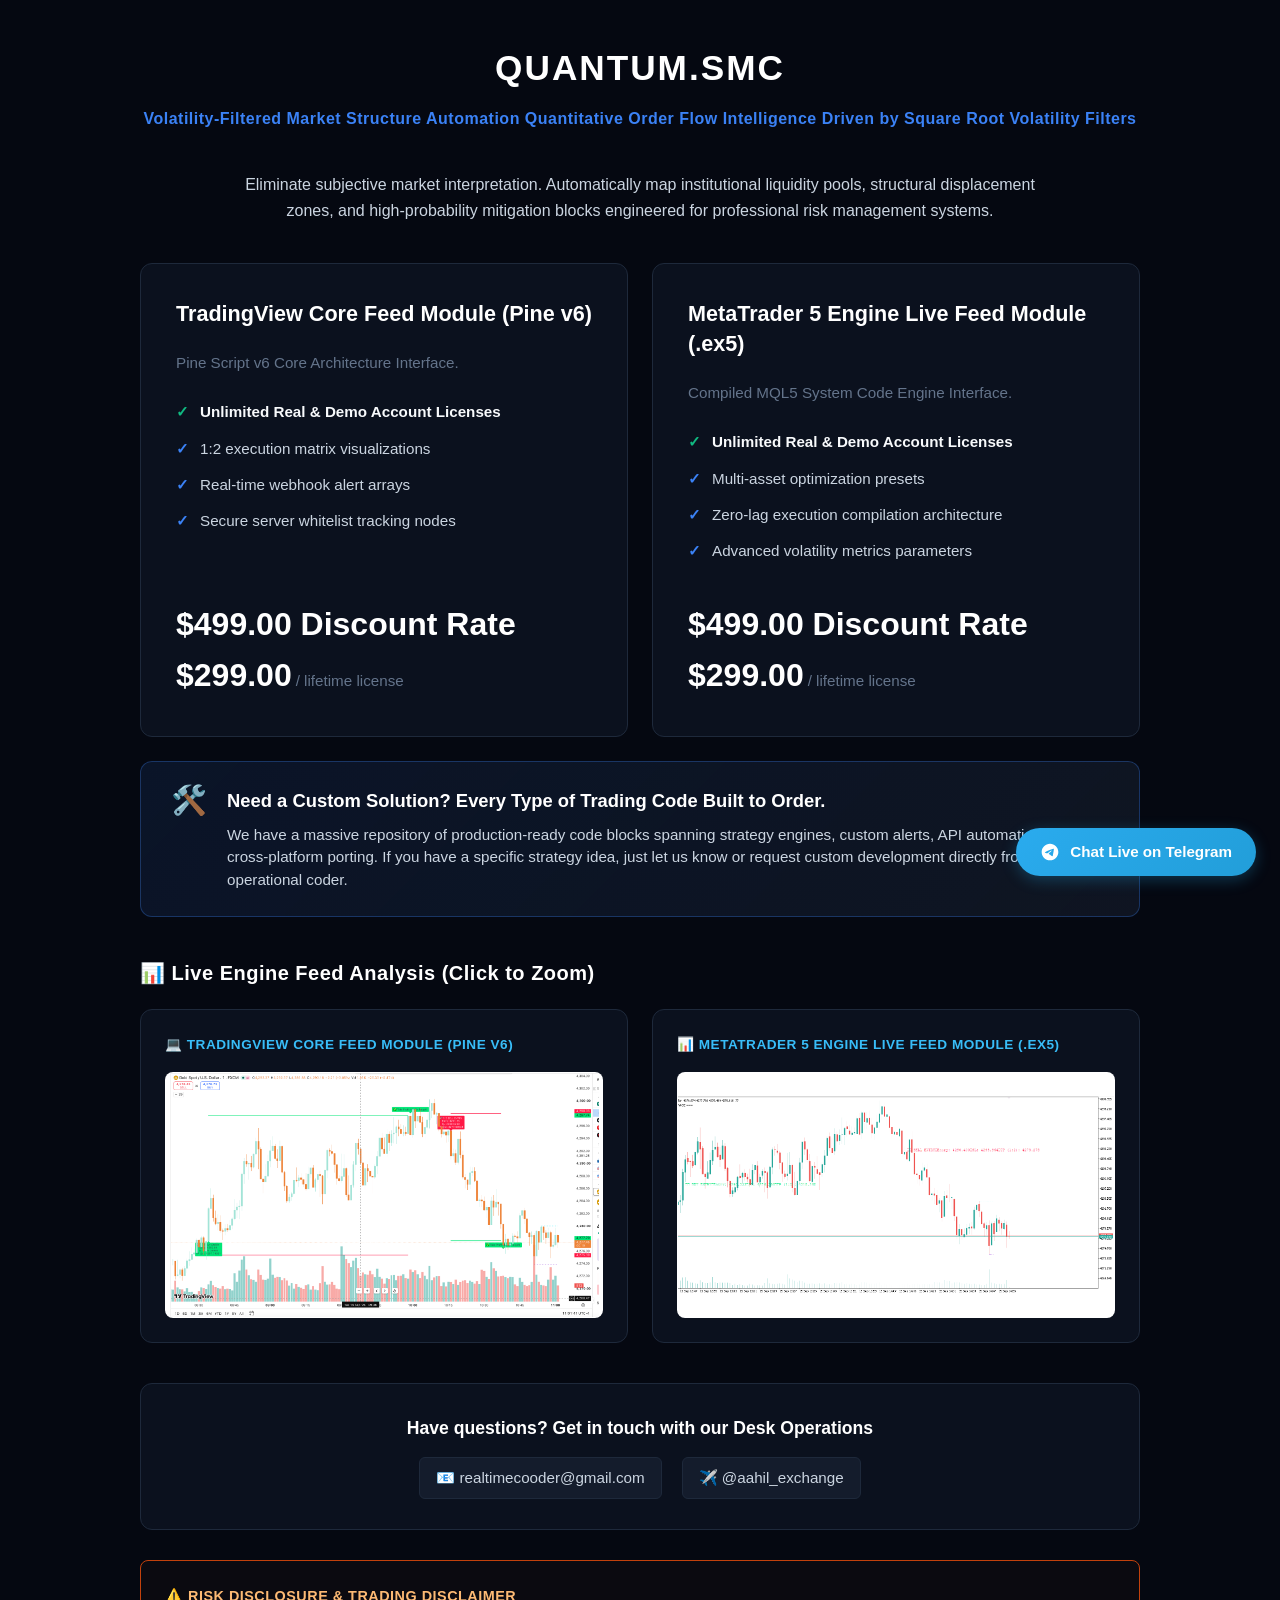
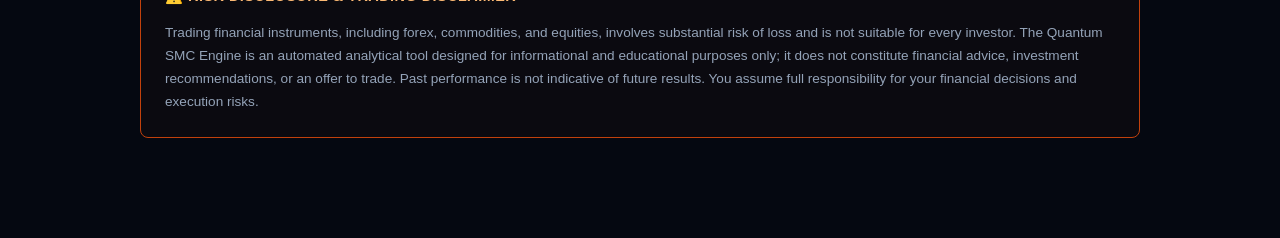
==== commit b5a555c0: "Update feature list in index.html" ====
--- a/index.html
+++ b/index.html
@@ -47,7 +47,7 @@
                     <p>Compiled MQL5 System Code Engine Interface.</p>
                     
                     <ul class="features">
-                        <li class="highlight-feature">Unlimited Real & Demo Account Deployments</li>
+                        <li class="highlight-feature">Unlimited Real & Demo Account Licenses</li>
                         <li>Multi-asset optimization presets</li>
                         <li>Zero-lag execution compilation architecture</li>
                         <li>Advanced volatility metrics parameters</li>
